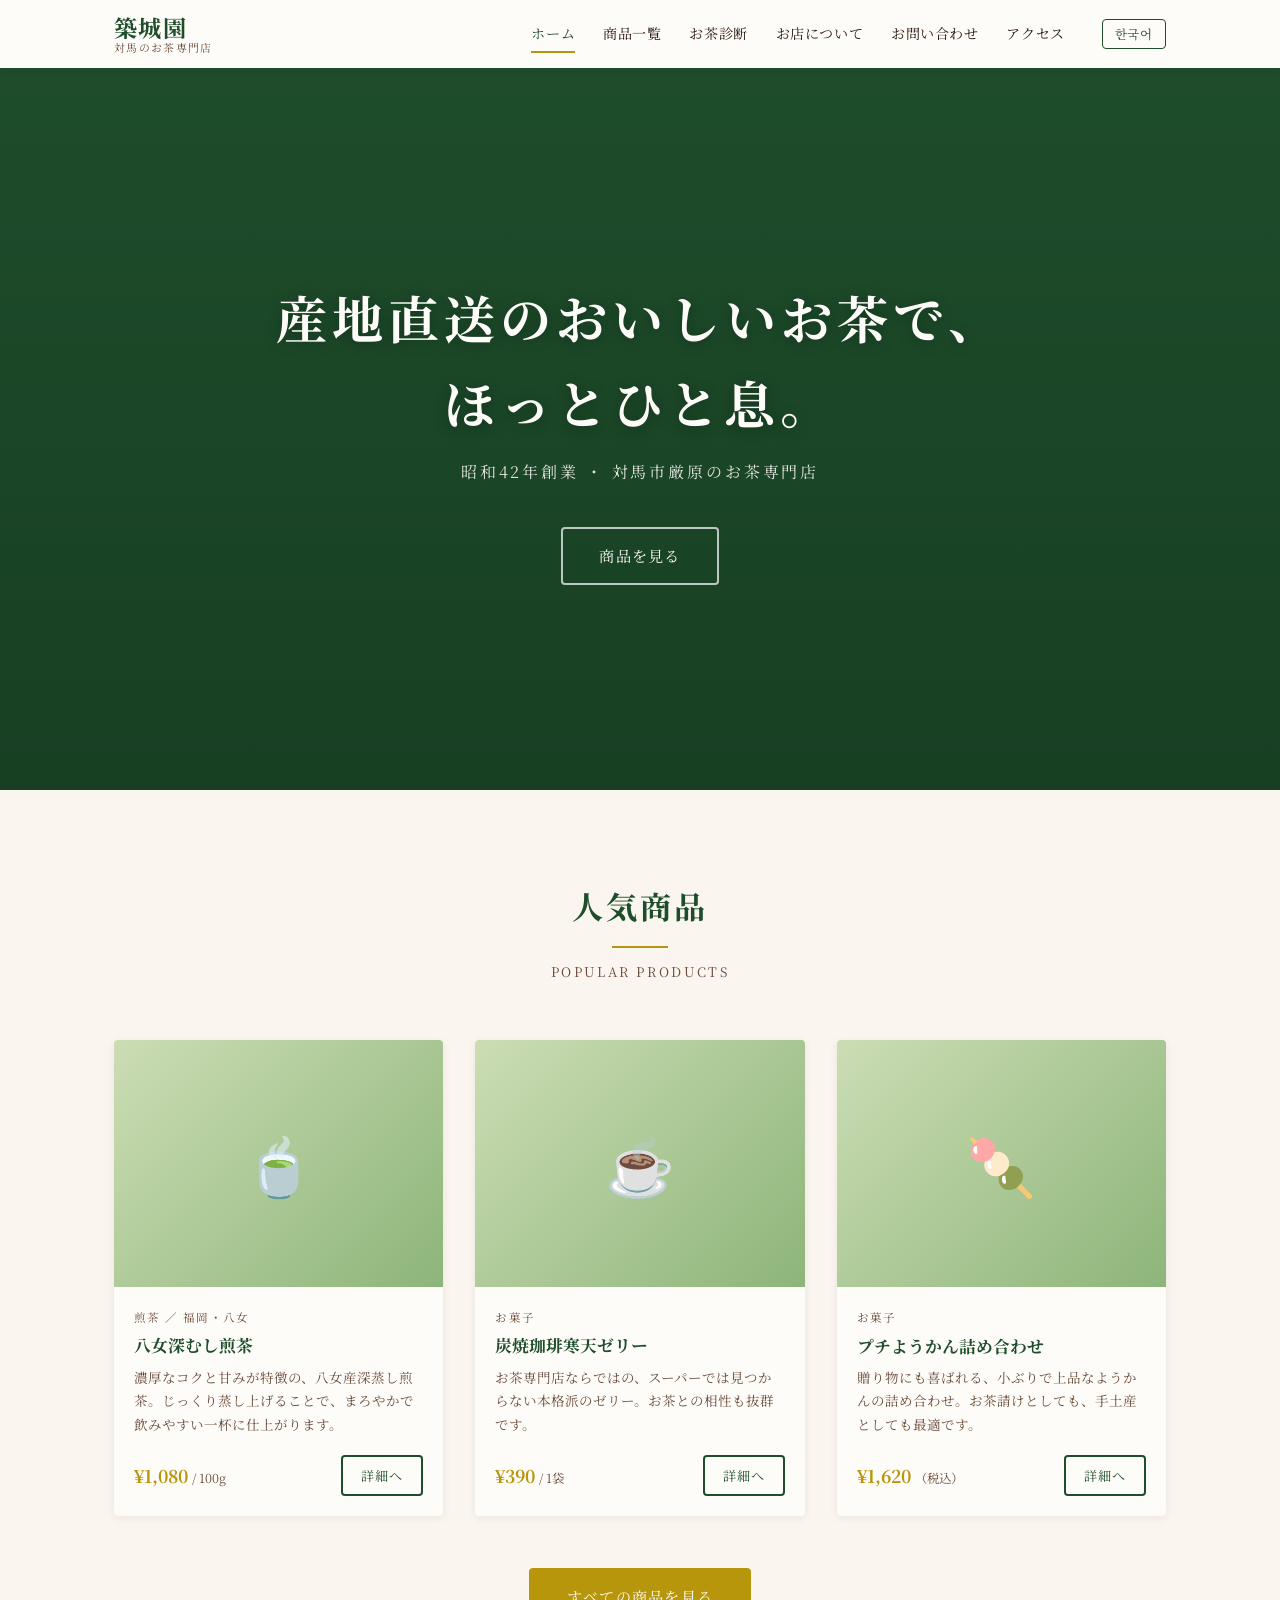
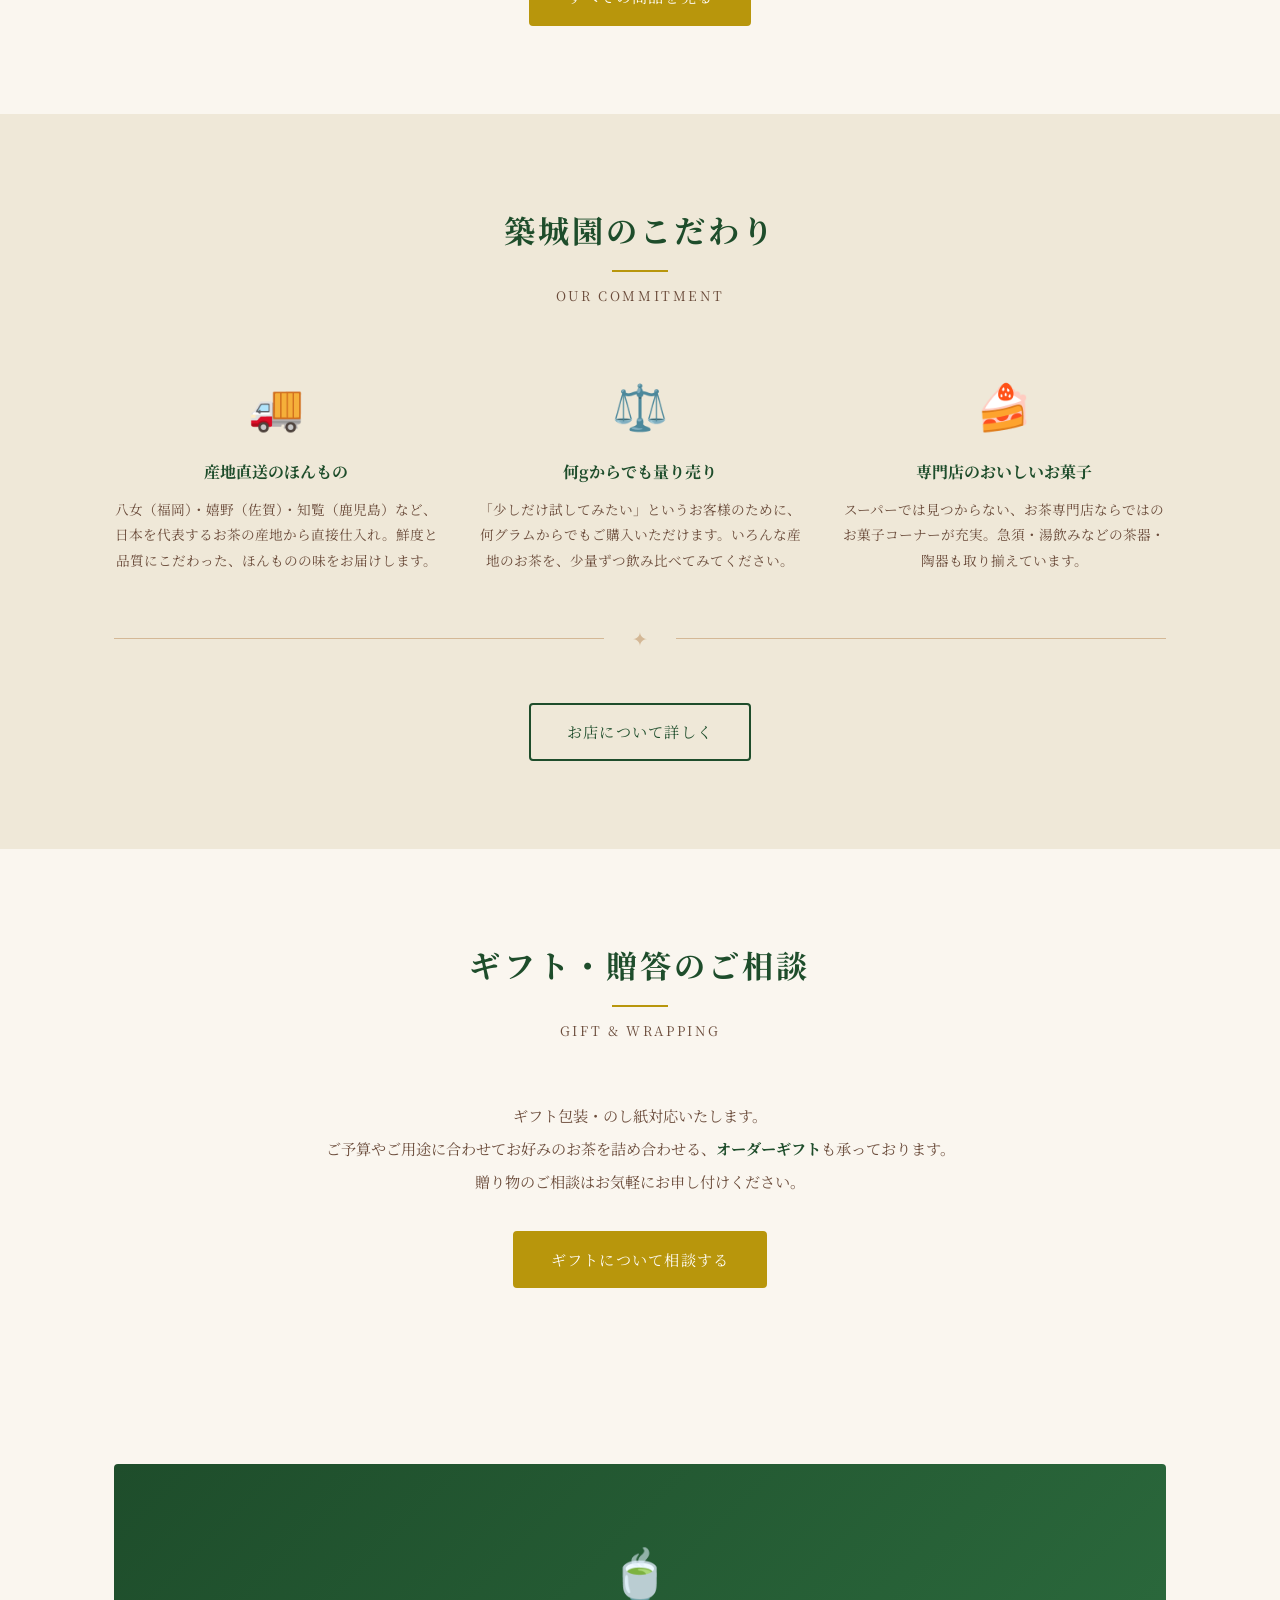
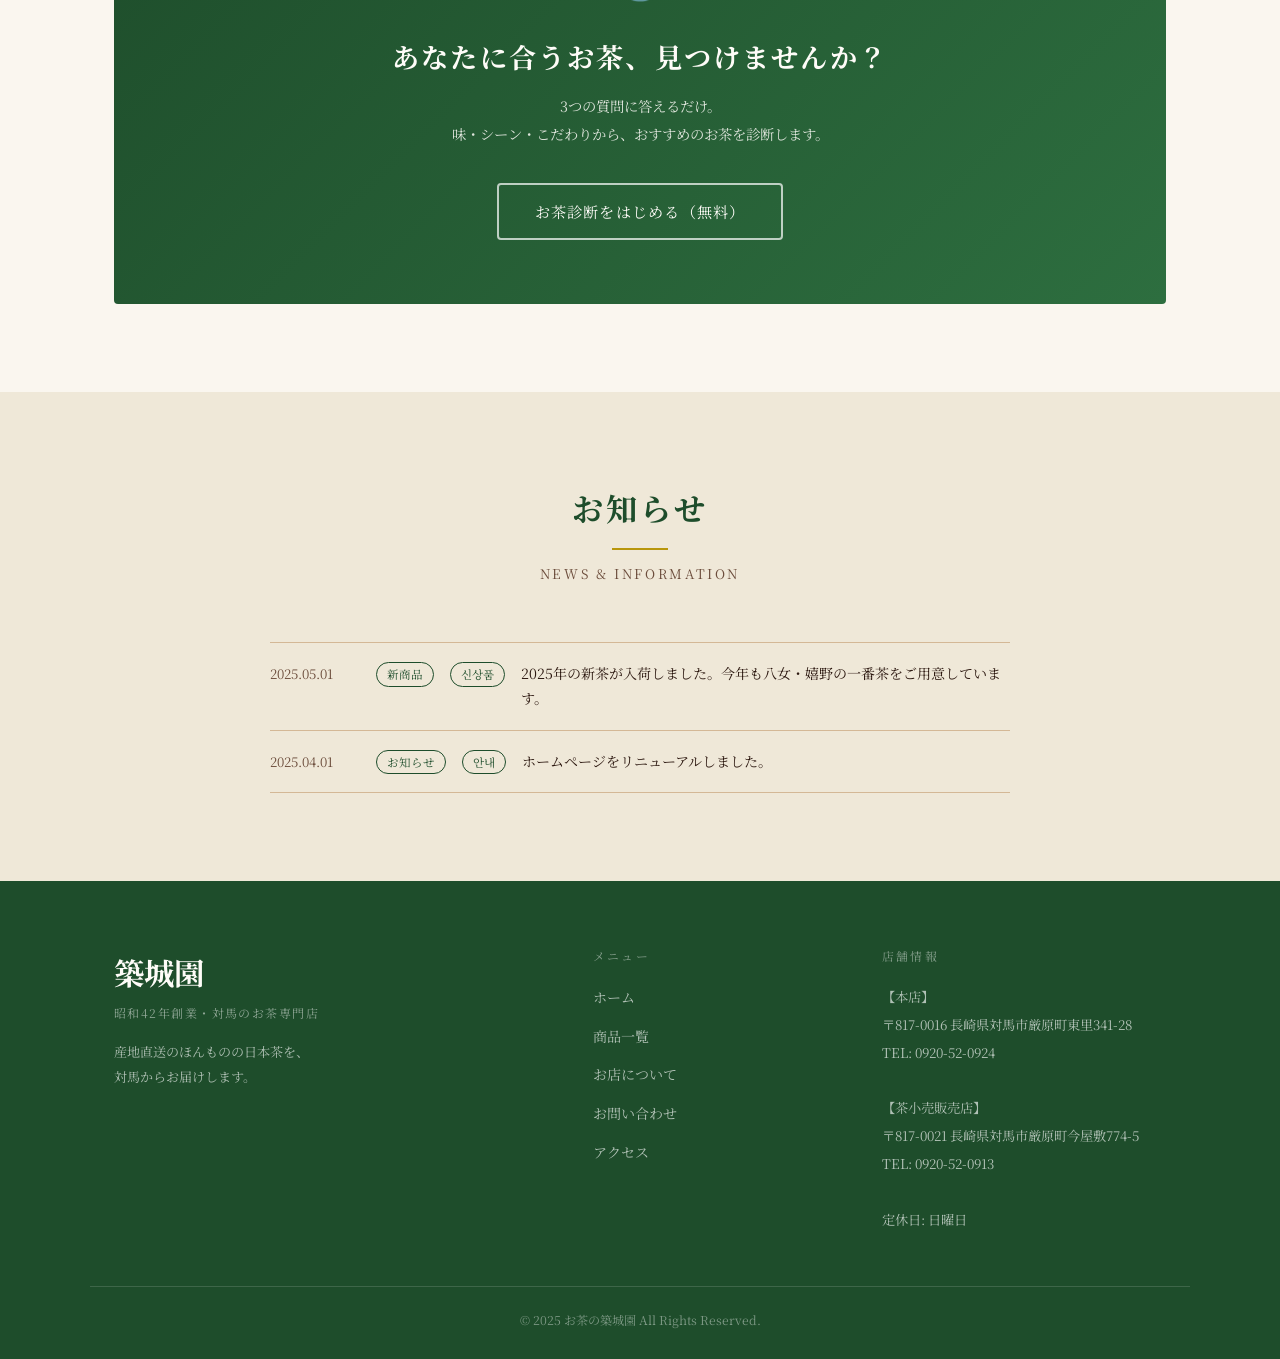
==== index.html @ 29aa5221 "お茶診断機能を追加 3つの質問から好みに合ったお茶をおすすめする診断ページ（diagnosis.html）を新規作成。全ページのナビに「お茶診断」リンクを追加し、トップページに誘導CTAセクションを設" ====
<!DOCTYPE html>
<html lang="ja">
<head>
  <meta charset="UTF-8">
  <meta name="viewport" content="width=device-width, initial-scale=1.0">
  <meta name="description" content="昭和42年創業、対馬・厳原のお茶専門店。八女・嬉野・知覧など産地直送の本物の日本茶、専門店のお菓子・茶器をご用意しています。">
  <meta property="og:title" content="お茶の築城園 | 対馬・厳原のお茶専門店">
  <meta property="og:description" content="昭和42年創業。産地直送の日本茶・何gからでも量り売り・専門店のお菓子。">
  <title>お茶の築城園 | 対馬・厳原のお茶専門店</title>
  <link rel="preconnect" href="https://fonts.googleapis.com">
  <link rel="preconnect" href="https://fonts.gstatic.com" crossorigin>
  <link href="https://fonts.googleapis.com/css2?family=Noto+Serif+JP:wght@400;500;700&family=Noto+Serif+KR:wght@400;500;700&display=swap" rel="stylesheet">
  <link rel="stylesheet" href="css/style.css">
</head>
<body>

<!-- ===== Header ===== -->
<header class="site-header">
  <div class="header-inner">
    <div class="site-logo">
      <a href="index.html">
        <span class="logo-main">築城園</span>
        <span class="logo-sub lang-ja">対馬のお茶専門店</span>
        <span class="logo-sub lang-ko">쓰시마 차 전문점</span>
      </a>
    </div>
    <nav class="site-nav" id="siteNav">
      <ul>
        <li><a href="index.html"><span class="lang-ja">ホーム</span><span class="lang-ko">홈</span></a></li>
        <li><a href="products.html"><span class="lang-ja">商品一覧</span><span class="lang-ko">상품 목록</span></a></li>
        <li><a href="diagnosis.html"><span class="lang-ja">お茶診断</span><span class="lang-ko">차 진단</span></a></li>
        <li><a href="about.html"><span class="lang-ja">お店について</span><span class="lang-ko">가게 소개</span></a></li>
        <li><a href="contact.html"><span class="lang-ja">お問い合わせ</span><span class="lang-ko">문의하기</span></a></li>
        <li><a href="access.html"><span class="lang-ja">アクセス</span><span class="lang-ko">오시는 길</span></a></li>
      </ul>
    </nav>
    <button class="lang-toggle-btn" id="langToggle">한국어</button>
    <button class="menu-toggle-btn" id="menuToggle">☰</button>
  </div>
</header>

<!-- ===== Hero ===== -->
<section class="hero">
  <div class="hero-bg"></div>
  <div class="hero-overlay"></div>
  <div class="hero-content">
    <p class="hero-catch lang-ja">産地直送のおいしいお茶で、<br>ほっとひと息。</p>
    <p class="hero-catch lang-ko">산지 직송의 맛있는 차로,<br>잠깐 쉬어가세요.</p>
    <p class="hero-sub lang-ja">昭和42年創業 ・ 対馬市厳原のお茶専門店</p>
    <p class="hero-sub lang-ko">쇼와 42년(1967년) 창업 ・ 쓰시마시 이즈하라 차 전문점</p>
    <a href="products.html" class="btn btn-white">
      <span class="lang-ja">商品を見る</span>
      <span class="lang-ko">상품 보기</span>
    </a>
  </div>
</section>

<!-- ===== Featured Products ===== -->
<section class="section">
  <div class="container">
    <div class="section-header reveal">
      <h2 class="section-title">
        <span class="lang-ja">人気商品</span>
        <span class="lang-ko">인기 상품</span>
      </h2>
      <p class="section-subtitle">POPULAR PRODUCTS</p>
    </div>
    <div class="products-grid">

      <article class="product-card reveal" data-category="tea">
        <div class="product-card-placeholder">🍵</div>
        <!-- 画像: <img src="images/yame-fukamushi.jpg" alt="八女深むし煎茶" class="product-card-thumb"> -->
        <div class="product-card-body">
          <p class="product-card-cat"><span class="lang-ja">煎茶 ／ 福岡・八女</span><span class="lang-ko">센차 ／ 후쿠오카 야메</span></p>
          <h3 class="product-card-name">
            <span class="lang-ja">八女深むし煎茶</span>
            <span class="lang-ko">야메 후카무시 센차</span>
          </h3>
          <p class="product-card-desc">
            <span class="lang-ja">濃厚なコクと甘みが特徴の、八女産深蒸し煎茶。じっくり蒸し上げることで、まろやかで飲みやすい一杯に仕上がります。</span>
            <span class="lang-ko">진한 풍미와 단맛이 특징인 야메산 후카무시 센차. 오래 쪄서 부드럽고 마시기 편한 한 잔으로 완성됩니다.</span>
          </p>
          <div class="product-card-footer">
            <span class="price">¥1,080 <span class="price-tax">/ 100g</span></span>
            <a href="product-detail.html" class="btn btn-outline btn-sm"><span class="lang-ja">詳細へ</span><span class="lang-ko">자세히</span></a>
          </div>
        </div>
      </article>

      <article class="product-card reveal" data-category="sweets">
        <div class="product-card-placeholder">☕</div>
        <!-- 画像: <img src="images/coffee-jelly.jpg" alt="炭焼珈琲寒天ゼリー" class="product-card-thumb"> -->
        <div class="product-card-body">
          <p class="product-card-cat"><span class="lang-ja">お菓子</span><span class="lang-ko">과자</span></p>
          <h3 class="product-card-name">
            <span class="lang-ja">炭焼珈琲寒天ゼリー</span>
            <span class="lang-ko">숯불 커피 한천 젤리</span>
          </h3>
          <p class="product-card-desc">
            <span class="lang-ja">お茶専門店ならではの、スーパーでは見つからない本格派のゼリー。お茶との相性も抜群です。</span>
            <span class="lang-ko">차 전문점만의, 슈퍼마켓에서는 찾을 수 없는 본격 젤리. 차와의 궁합도 최고입니다.</span>
          </p>
          <div class="product-card-footer">
            <span class="price">¥390 <span class="price-tax">/ 1袋</span></span>
            <a href="products.html" class="btn btn-outline btn-sm"><span class="lang-ja">詳細へ</span><span class="lang-ko">자세히</span></a>
          </div>
        </div>
      </article>

      <article class="product-card reveal" data-category="sweets">
        <div class="product-card-placeholder">🍡</div>
        <!-- 画像: <img src="images/yokan.jpg" alt="プチようかん詰め合わせ" class="product-card-thumb"> -->
        <div class="product-card-body">
          <p class="product-card-cat"><span class="lang-ja">お菓子</span><span class="lang-ko">과자</span></p>
          <h3 class="product-card-name">
            <span class="lang-ja">プチようかん詰め合わせ</span>
            <span class="lang-ko">미니 양갱 모둠</span>
          </h3>
          <p class="product-card-desc">
            <span class="lang-ja">贈り物にも喜ばれる、小ぶりで上品なようかんの詰め合わせ。お茶請けとしても、手土産としても最適です。</span>
            <span class="lang-ko">선물로도 인기 있는, 아담하고 품격 있는 양갱 모둠. 차 과자로도, 답례품으로도 최적입니다.</span>
          </p>
          <div class="product-card-footer">
            <span class="price">¥1,620 <span class="price-tax lang-ja">（税込）</span><span class="price-tax lang-ko">（세금포함）</span></span>
            <a href="products.html" class="btn btn-outline btn-sm"><span class="lang-ja">詳細へ</span><span class="lang-ko">자세히</span></a>
          </div>
        </div>
      </article>

    </div>
    <div style="text-align:center; margin-top:52px;" class="reveal">
      <a href="products.html" class="btn btn-primary">
        <span class="lang-ja">すべての商品を見る</span>
        <span class="lang-ko">모든 상품 보기</span>
      </a>
    </div>
  </div>
</section>

<!-- ===== Commitment ===== -->
<section class="section section-alt">
  <div class="container">
    <div class="section-header reveal">
      <h2 class="section-title">
        <span class="lang-ja">築城園のこだわり</span>
        <span class="lang-ko">치쿠죠엔의 고집</span>
      </h2>
      <p class="section-subtitle">OUR COMMITMENT</p>
    </div>
    <div class="commitment-grid">
      <div class="commitment-item reveal">
        <div class="commitment-icon">🚚</div>
        <h3 class="commitment-title">
          <span class="lang-ja">産地直送のほんもの</span>
          <span class="lang-ko">산지 직송의 진짜</span>
        </h3>
        <p class="commitment-text">
          <span class="lang-ja">八女（福岡）・嬉野（佐賀）・知覧（鹿児島）など、日本を代表するお茶の産地から直接仕入れ。鮮度と品質にこだわった、ほんものの味をお届けします。</span>
          <span class="lang-ko">야메（후쿠오카）・우레시노（사가）・치란（가고시마）등, 일본을 대표하는 차 산지에서 직접 매입. 신선도와 품질에 고집한 진짜 맛을 전합니다.</span>
        </p>
      </div>
      <div class="commitment-item reveal">
        <div class="commitment-icon">⚖️</div>
        <h3 class="commitment-title">
          <span class="lang-ja">何gからでも量り売り</span>
          <span class="lang-ko">원하는 만큼 무게 판매</span>
        </h3>
        <p class="commitment-text">
          <span class="lang-ja">「少しだけ試してみたい」というお客様のために、何グラムからでもご購入いただけます。いろんな産地のお茶を、少量ずつ飲み比べてみてください。</span>
          <span class="lang-ko">'조금만 먹어보고 싶다'는 손님을 위해 몇 그램이든 구매하실 수 있습니다. 여러 산지의 차를 조금씩 비교해 보세요.</span>
        </p>
      </div>
      <div class="commitment-item reveal">
        <div class="commitment-icon">🍰</div>
        <h3 class="commitment-title">
          <span class="lang-ja">専門店のおいしいお菓子</span>
          <span class="lang-ko">전문점의 맛있는 과자</span>
        </h3>
        <p class="commitment-text">
          <span class="lang-ja">スーパーでは見つからない、お茶専門店ならではのお菓子コーナーが充実。急須・湯飲みなどの茶器・陶器も取り揃えています。</span>
          <span class="lang-ko">슈퍼마켓에서는 찾을 수 없는, 차 전문점만의 과자 코너가 풍성합니다. 다관·찻잔 등 다기·도자기도 갖추고 있습니다.</span>
        </p>
      </div>
    </div>
    <div class="ornament reveal">✦</div>
    <div style="text-align:center;" class="reveal">
      <a href="about.html" class="btn btn-outline">
        <span class="lang-ja">お店について詳しく</span>
        <span class="lang-ko">가게 소개 자세히 보기</span>
      </a>
    </div>
  </div>
</section>

<!-- ===== Gift / Hakarime ===== -->
<section class="section">
  <div class="container">
    <div class="section-header reveal">
      <h2 class="section-title">
        <span class="lang-ja">ギフト・贈答のご相談</span>
        <span class="lang-ko">선물・답례품 상담</span>
      </h2>
      <p class="section-subtitle">GIFT &amp; WRAPPING</p>
    </div>
    <div style="max-width:720px; margin:0 auto; text-align:center;" class="reveal">
      <p style="font-size:.95rem; line-height:2.2; color:var(--text-muted);">
        <span class="lang-ja">
          ギフト包装・のし紙対応いたします。<br>
          ご予算やご用途に合わせてお好みのお茶を詰め合わせる、<strong style="color:var(--green);">オーダーギフト</strong>も承っております。<br>
          贈り物のご相談はお気軽にお申し付けください。
        </span>
        <span class="lang-ko">
          선물 포장・노시 종이 대응 가능합니다.<br>
          예산이나 용도에 맞게 원하는 차를 담은 <strong style="color:var(--green);">맞춤 선물 세트</strong>도 주문받고 있습니다.<br>
          선물 상담은 편하게 말씀해 주세요.
        </span>
      </p>
      <div style="margin-top:32px;">
        <a href="contact.html" class="btn btn-primary">
          <span class="lang-ja">ギフトについて相談する</span>
          <span class="lang-ko">선물 상담하기</span>
        </a>
      </div>
    </div>
  </div>
</section>

<!-- ===== Diagnosis CTA ===== -->
<section class="section">
  <div class="container">
    <div class="diag-cta-wrap reveal">
      <div class="diag-cta-icon">🍵</div>
      <h2 class="diag-cta-title">
        <span class="lang-ja">あなたに合うお茶、見つけませんか？</span>
        <span class="lang-ko">당신에게 맞는 차를 찾아볼까요?</span>
      </h2>
      <p class="diag-cta-text">
        <span class="lang-ja">3つの質問に答えるだけ。<br>味・シーン・こだわりから、おすすめのお茶を診断します。</span>
        <span class="lang-ko">3가지 질문에 답하기만 하면 됩니다.<br>맛・상황・취향에서 추천하는 차를 진단해 드립니다.</span>
      </p>
      <a href="diagnosis.html" class="btn btn-white">
        <span class="lang-ja">お茶診断をはじめる（無料）</span>
        <span class="lang-ko">차 진단 시작하기（무료）</span>
      </a>
    </div>
  </div>
</section>

<!-- ===== News ===== -->
<section class="section section-alt">
  <div class="container">
    <div class="section-header reveal">
      <h2 class="section-title">
        <span class="lang-ja">お知らせ</span>
        <span class="lang-ko">공지사항</span>
      </h2>
      <p class="section-subtitle">NEWS &amp; INFORMATION</p>
    </div>
    <div class="news-list reveal">
      <div class="news-item">
        <span class="news-date">2025.05.01</span>
        <span class="news-tag lang-ja">新商品</span>
        <span class="news-tag lang-ko">신상품</span>
        <p class="news-text">
          <span class="lang-ja">2025年の新茶が入荷しました。今年も八女・嬉野の一番茶をご用意しています。</span>
          <span class="lang-ko">2025년 햇차가 입고되었습니다. 올해도 야메·우레시노의 첫 번째 찻잎을 준비했습니다.</span>
        </p>
      </div>
      <div class="news-item">
        <span class="news-date">2025.04.01</span>
        <span class="news-tag lang-ja">お知らせ</span>
        <span class="news-tag lang-ko">안내</span>
        <p class="news-text">
          <span class="lang-ja">ホームページをリニューアルしました。</span>
          <span class="lang-ko">홈페이지를 새롭게 단장했습니다.</span>
        </p>
      </div>
    </div>
  </div>
</section>

<!-- ===== Footer ===== -->
<footer class="site-footer">
  <div class="footer-inner">
    <div>
      <p class="footer-logo-main">築城園</p>
      <p class="footer-logo-sub lang-ja">昭和42年創業・対馬のお茶専門店</p>
      <p class="footer-logo-sub lang-ko">쇼와 42년 창업・쓰시마 차 전문점</p>
      <p class="footer-tagline lang-ja">産地直送のほんものの日本茶を、<br>対馬からお届けします。</p>
      <p class="footer-tagline lang-ko">산지 직송의 진짜 일본차를,<br>쓰시마에서 전합니다.</p>
    </div>
    <div>
      <p class="footer-heading lang-ja">メニュー</p>
      <p class="footer-heading lang-ko">메뉴</p>
      <nav class="footer-nav">
        <ul>
          <li><a href="index.html"><span class="lang-ja">ホーム</span><span class="lang-ko">홈</span></a></li>
          <li><a href="products.html"><span class="lang-ja">商品一覧</span><span class="lang-ko">상품 목록</span></a></li>
          <li><a href="about.html"><span class="lang-ja">お店について</span><span class="lang-ko">가게 소개</span></a></li>
          <li><a href="contact.html"><span class="lang-ja">お問い合わせ</span><span class="lang-ko">문의하기</span></a></li>
          <li><a href="access.html"><span class="lang-ja">アクセス</span><span class="lang-ko">오시는 길</span></a></li>
        </ul>
      </nav>
    </div>
    <div>
      <p class="footer-heading lang-ja">店舗情報</p>
      <p class="footer-heading lang-ko">점포 정보</p>
      <p class="footer-info lang-ja">
        【本店】<br>〒817-0016 長崎県対馬市厳原町東里341-28<br>TEL: 0920-52-0924<br><br>
        【茶小売販売店】<br>〒817-0021 長崎県対馬市厳原町今屋敷774-5<br>TEL: 0920-52-0913<br><br>
        定休日: 日曜日
      </p>
      <p class="footer-info lang-ko">
        【본점】<br>〒817-0016 나가사키현 쓰시마시 이즈하라마치 히가시자토 341-28<br>TEL: 0920-52-0924<br><br>
        【차 소매 판매점】<br>〒817-0021 나가사키현 쓰시마시 이즈하라마치 이마야시키 774-5<br>TEL: 0920-52-0913<br><br>
        정기 휴일: 일요일
      </p>
    </div>
  </div>
  <div class="footer-bottom">
    <p>© 2025 お茶の築城園 All Rights Reserved.</p>
  </div>
</footer>

<script src="js/main.js"></script>
</body>
</html>
---- css/style.css ----
@import url('https://fonts.googleapis.com/css2?family=Noto+Serif+JP:wght@400;500;700&family=Noto+Serif+KR:wght@400;500;700&display=swap');

/* ===== Variables ===== */
:root {
  --green:       #1E4D2B;
  --green-light: #738C45;
  --gold:        #B8960C;
  --gold-light:  #D4AF37;
  --bg:          #FAF6EF;
  --bg-dark:     #EFE8D8;
  --text:        #2C1810;
  --text-muted:  #6B4C3B;
  --white:       #FEFCF8;
  --border:      #D4B896;

  --font: 'Noto Serif JP', 'Noto Serif KR', serif;
  --shadow-sm: 0 2px 8px rgba(44,24,16,.08);
  --shadow-md: 0 4px 24px rgba(44,24,16,.13);
  --radius: 4px;
  --ease: .3s ease;
  --container: 1100px;
}

/* ===== Reset ===== */
*, *::before, *::after { box-sizing: border-box; margin: 0; padding: 0; }
html { scroll-behavior: smooth; }
body {
  font-family: var(--font);
  background: var(--bg);
  color: var(--text);
  line-height: 1.8;
  -webkit-font-smoothing: antialiased;
}
img { max-width: 100%; height: auto; display: block; }
a { color: inherit; text-decoration: none; }
ul { list-style: none; }
button { font-family: var(--font); }

/* ===== Language ===== */
.lang-ko { display: none; }
body.ko .lang-ja { display: none; }
body.ko .lang-ko { display: inline; }
.lang-ko.block, .lang-ja.block { display: block; }
body.ko .lang-ja.block { display: none; }
body.ko .lang-ko.block { display: block; }

/* ===== Layout ===== */
.container {
  max-width: var(--container);
  margin: 0 auto;
  padding: 0 24px;
}

/* ===== Header ===== */
.site-header {
  position: sticky;
  top: 0;
  z-index: 100;
  background: var(--white);
  border-bottom: 2px solid var(--green);
  box-shadow: var(--shadow-sm);
}
.header-inner {
  max-width: var(--container);
  margin: 0 auto;
  padding: 0 24px;
  height: 68px;
  display: flex;
  align-items: center;
  gap: 24px;
}
.site-logo a {
  display: flex;
  flex-direction: column;
  line-height: 1.2;
}
.logo-main {
  font-size: 1.45rem;
  font-weight: 700;
  color: var(--green);
  letter-spacing: .06em;
}
.logo-sub {
  font-size: .68rem;
  color: var(--text-muted);
  letter-spacing: .12em;
}
.site-nav { flex: 1; display: flex; justify-content: flex-end; }
.site-nav ul { display: flex; gap: 2px; }
.site-nav a {
  display: block;
  padding: 6px 13px;
  font-size: .88rem;
  letter-spacing: .04em;
  position: relative;
  transition: color var(--ease);
}
.site-nav a::after {
  content: '';
  position: absolute;
  bottom: 0; left: 13px; right: 13px;
  height: 2px;
  background: var(--gold);
  transform: scaleX(0);
  transition: transform var(--ease);
}
.site-nav a:hover,
.site-nav a.active { color: var(--green); }
.site-nav a:hover::after,
.site-nav a.active::after { transform: scaleX(1); }

.lang-toggle-btn {
  flex-shrink: 0;
  border: 1.5px solid var(--green);
  background: transparent;
  color: var(--green);
  padding: 5px 12px;
  font-size: .78rem;
  letter-spacing: .06em;
  border-radius: var(--radius);
  cursor: pointer;
  transition: all var(--ease);
}
.lang-toggle-btn:hover { background: var(--green); color: var(--white); }
.menu-toggle-btn {
  display: none;
  background: transparent;
  border: none;
  font-size: 1.4rem;
  cursor: pointer;
  color: var(--green);
}

/* ===== Buttons ===== */
.btn {
  display: inline-block;
  padding: 13px 36px;
  font-family: var(--font);
  font-size: .95rem;
  letter-spacing: .08em;
  border-radius: var(--radius);
  cursor: pointer;
  transition: all var(--ease);
  text-align: center;
  border: 2px solid transparent;
}
.btn-sm { padding: 7px 18px; font-size: .82rem; }
.btn-primary { background: var(--gold); color: var(--white); border-color: var(--gold); }
.btn-primary:hover { background: transparent; color: var(--gold); }
.btn-outline { background: transparent; color: var(--green); border-color: var(--green); }
.btn-outline:hover { background: var(--green); color: var(--white); }
.btn-white { background: transparent; color: var(--white); border-color: rgba(255,255,255,.7); }
.btn-white:hover { background: rgba(255,255,255,.15); border-color: var(--white); }

/* ===== Hero ===== */
.hero {
  position: relative;
  height: 80vh;
  min-height: 520px;
  display: flex;
  align-items: center;
  justify-content: center;
  overflow: hidden;
  background: var(--green);
}
.hero-bg {
  position: absolute;
  inset: 0;
  background-image: url('../images/hero.jpg');
  background-size: cover;
  background-position: center;
}
.hero-overlay {
  position: absolute;
  inset: 0;
  background: linear-gradient(to bottom, rgba(30,77,43,.55), rgba(20,55,30,.65));
}
.hero-content {
  position: relative;
  z-index: 1;
  text-align: center;
  color: var(--white);
  padding: 0 24px;
}
.hero-catch {
  font-size: clamp(1.9rem, 4.5vw, 3.2rem);
  font-weight: 700;
  line-height: 1.65;
  letter-spacing: .1em;
  margin-bottom: 14px;
  text-shadow: 0 2px 14px rgba(0,0,0,.3);
}
.hero-sub {
  font-size: clamp(.85rem, 1.8vw, 1rem);
  opacity: .88;
  letter-spacing: .18em;
  margin-bottom: 40px;
}

/* ===== Section Common ===== */
.section { padding: 88px 0; }
.section-alt { background: var(--bg-dark); }
.section-header { text-align: center; margin-bottom: 56px; }
.section-title {
  font-size: clamp(1.35rem, 2.8vw, 1.95rem);
  font-weight: 700;
  color: var(--green);
  letter-spacing: .1em;
  display: inline-block;
}
.section-title::after {
  content: '';
  display: block;
  width: 56px;
  height: 2px;
  background: var(--gold);
  margin: 12px auto 0;
}
.section-subtitle {
  font-size: .82rem;
  color: var(--text-muted);
  letter-spacing: .2em;
  margin-top: 12px;
}

/* ===== Product Cards ===== */
.products-grid {
  display: grid;
  grid-template-columns: repeat(auto-fill, minmax(290px, 1fr));
  gap: 32px;
}
.product-card {
  background: var(--white);
  border-radius: var(--radius);
  overflow: hidden;
  box-shadow: var(--shadow-sm);
  transition: transform var(--ease), box-shadow var(--ease);
}
.product-card:hover { transform: translateY(-5px); box-shadow: var(--shadow-md); }
.product-card-thumb {
  width: 100%;
  aspect-ratio: 4/3;
  object-fit: cover;
}
.product-card-placeholder {
  width: 100%;
  aspect-ratio: 4/3;
  display: flex;
  align-items: center;
  justify-content: center;
  font-size: 3.5rem;
  background: linear-gradient(135deg, #ccddb4 0%, #8db57a 100%);
}
.product-card-body { padding: 20px; }
.product-card-cat {
  font-size: .72rem;
  color: var(--text-muted);
  letter-spacing: .12em;
  margin-bottom: 6px;
}
.product-card-name {
  font-size: 1.05rem;
  font-weight: 700;
  color: var(--green);
  margin-bottom: 8px;
  line-height: 1.45;
}
.product-card-desc {
  font-size: .845rem;
  color: var(--text-muted);
  line-height: 1.75;
  margin-bottom: 18px;
}
.product-card-footer {
  display: flex;
  align-items: center;
  justify-content: space-between;
}
.price {
  font-size: 1.1rem;
  font-weight: 700;
  color: var(--gold);
}
.price-tax { font-size: .78rem; color: var(--text-muted); font-weight: 400; }

/* ===== Commitment ===== */
.commitment-grid {
  display: grid;
  grid-template-columns: repeat(3, 1fr);
  gap: 40px;
}
.commitment-item { text-align: center; }
.commitment-icon { font-size: 2.8rem; margin-bottom: 14px; }
.commitment-title {
  font-size: 1rem;
  font-weight: 700;
  color: var(--green);
  margin-bottom: 10px;
}
.commitment-text { font-size: .855rem; color: var(--text-muted); line-height: 1.85; }

/* ===== News ===== */
.news-list { max-width: 740px; margin: 0 auto; }
.news-item {
  display: flex;
  gap: 16px;
  align-items: baseline;
  flex-wrap: wrap;
  padding: 18px 0;
  border-bottom: 1px solid var(--border);
}
.news-item:first-child { border-top: 1px solid var(--border); }
.news-date { flex-shrink: 0; font-size: .82rem; color: var(--text-muted); width: 90px; }
.news-tag {
  flex-shrink: 0;
  display: inline-block;
  padding: 1px 10px;
  font-size: .72rem;
  border: 1px solid var(--green);
  color: var(--green);
  border-radius: 20px;
}
.news-text { font-size: .88rem; flex: 1; min-width: 200px; }

/* ===== Page Hero ===== */
.page-hero {
  background: var(--green);
  padding: 56px 0;
  text-align: center;
  color: var(--white);
}
.page-hero-title {
  font-size: clamp(1.7rem, 3.5vw, 2.4rem);
  font-weight: 700;
  letter-spacing: .1em;
  margin-bottom: 6px;
}
.page-hero-sub { font-size: .8rem; opacity: .65; letter-spacing: .2em; }

/* ===== Breadcrumb ===== */
.breadcrumb { padding: 14px 0; font-size: .78rem; color: var(--text-muted); }
.breadcrumb a { transition: color var(--ease); }
.breadcrumb a:hover { color: var(--green); }
.breadcrumb span { margin: 0 7px; opacity: .4; }

/* ===== Category Filter ===== */
.category-filter { display: flex; gap: 10px; justify-content: center; flex-wrap: wrap; margin-bottom: 48px; }
.filter-btn {
  padding: 7px 22px;
  border: 1.5px solid var(--green);
  background: transparent;
  color: var(--green);
  font-size: .88rem;
  border-radius: 30px;
  cursor: pointer;
  transition: all var(--ease);
  letter-spacing: .04em;
}
.filter-btn:hover, .filter-btn.active { background: var(--green); color: var(--white); }

/* ===== Product Detail ===== */
.product-detail-grid {
  display: grid;
  grid-template-columns: 1fr 1fr;
  gap: 64px;
  align-items: start;
}
.product-gallery-main {
  width: 100%;
  aspect-ratio: 1;
  object-fit: cover;
  border-radius: var(--radius);
  background: var(--bg-dark);
}
.product-gallery-main-placeholder {
  width: 100%;
  aspect-ratio: 1;
  display: flex;
  align-items: center;
  justify-content: center;
  font-size: 6rem;
  border-radius: var(--radius);
  background: linear-gradient(135deg, #ccddb4, #8db57a);
}
.thumbnails { display: flex; gap: 10px; margin-top: 12px; }
.thumb {
  width: 72px;
  height: 72px;
  object-fit: cover;
  border-radius: var(--radius);
  border: 2px solid transparent;
  cursor: pointer;
  background: var(--bg-dark);
  transition: border-color var(--ease);
}
.thumb.active { border-color: var(--gold); }

.detail-cat { font-size: .76rem; color: var(--text-muted); letter-spacing: .15em; margin-bottom: 8px; }
.detail-name {
  font-size: clamp(1.45rem, 3vw, 2rem);
  font-weight: 700;
  color: var(--green);
  line-height: 1.4;
  margin-bottom: 6px;
}
.detail-price {
  font-size: 1.6rem;
  font-weight: 700;
  color: var(--gold);
  margin-bottom: 28px;
}
.detail-price .tax { font-size: .82rem; color: var(--text-muted); font-weight: 400; }

.detail-specs {
  background: var(--bg-dark);
  border-radius: var(--radius);
  padding: 18px 20px;
  margin-bottom: 24px;
}
.spec-row {
  display: flex;
  gap: 14px;
  padding: 8px 0;
  border-bottom: 1px solid var(--border);
  font-size: .875rem;
}
.spec-row:last-child { border-bottom: none; }
.spec-label { flex-shrink: 0; width: 72px; color: var(--text-muted); }

.desc-block { margin-bottom: 22px; }
.desc-heading {
  font-size: .92rem;
  font-weight: 700;
  color: var(--green);
  padding-left: 10px;
  border-left: 3px solid var(--gold);
  margin-bottom: 8px;
}
.desc-text { font-size: .855rem; color: var(--text-muted); line-height: 1.9; }

.detail-cta { display: flex; gap: 12px; flex-wrap: wrap; margin-top: 32px; }

/* ===== About ===== */
.about-block {
  display: grid;
  grid-template-columns: 1fr 1fr;
  gap: 64px;
  align-items: center;
  margin-bottom: 80px;
}
.about-block.reverse { direction: rtl; }
.about-block.reverse > * { direction: ltr; }
.about-img {
  width: 100%;
  aspect-ratio: 4/3;
  object-fit: cover;
  border-radius: var(--radius);
  background: var(--bg-dark);
}
.about-placeholder {
  width: 100%;
  aspect-ratio: 4/3;
  display: flex;
  align-items: center;
  justify-content: center;
  font-size: 5rem;
  border-radius: var(--radius);
  background: linear-gradient(135deg, #a8c890, #4a7c3f);
}
.about-eyebrow { font-size: .72rem; letter-spacing: .22em; color: var(--gold); text-transform: uppercase; margin-bottom: 10px; }
.about-title { font-size: clamp(1.25rem, 2.5vw, 1.7rem); font-weight: 700; color: var(--green); margin-bottom: 18px; line-height: 1.5; }
.about-text { font-size: .875rem; color: var(--text-muted); line-height: 2; }

/* ===== Contact ===== */
.contact-wrap { max-width: 640px; margin: 0 auto; text-align: center; }
.contact-box {
  background: var(--bg-dark);
  border-radius: var(--radius);
  padding: 44px;
  margin-bottom: 28px;
}
.contact-row { margin-bottom: 24px; }
.contact-label { font-size: .76rem; letter-spacing: .18em; color: var(--text-muted); margin-bottom: 5px; }
.contact-value { font-size: 1.08rem; color: var(--green); }
.contact-value a { transition: opacity var(--ease); }
.contact-value a:hover { opacity: .7; }
.contact-note { font-size: .845rem; color: var(--text-muted); line-height: 2; }

/* ===== Access ===== */
.access-grid { display: grid; grid-template-columns: 1fr 1.6fr; gap: 52px; align-items: start; }
.access-info { font-size: .9rem; }
.access-info dt {
  font-size: .74rem;
  letter-spacing: .14em;
  color: var(--text-muted);
  margin-top: 22px;
  margin-bottom: 4px;
}
.access-info dt:first-child { margin-top: 0; }
.access-info dd { color: var(--text); line-height: 1.8; }
.map-wrap {
  border-radius: var(--radius);
  overflow: hidden;
  box-shadow: var(--shadow-md);
}
.map-wrap iframe { display: block; width: 100%; height: 400px; border: none; }

/* ===== Footer ===== */
.site-footer { background: var(--green); color: rgba(255,255,255,.84); padding: 64px 0 28px; }
.footer-inner {
  max-width: var(--container);
  margin: 0 auto;
  padding: 0 24px;
  display: grid;
  grid-template-columns: 1.8fr 1fr 1.2fr;
  gap: 52px;
  padding-bottom: 52px;
  border-bottom: 1px solid rgba(255,255,255,.14);
}
.footer-logo-main { font-size: 1.9rem; font-weight: 700; color: var(--white); margin-bottom: 2px; }
.footer-logo-sub { font-size: .75rem; opacity: .6; letter-spacing: .12em; }
.footer-tagline { font-size: .82rem; margin-top: 16px; opacity: .76; line-height: 1.9; }
.footer-heading { font-size: .74rem; letter-spacing: .2em; opacity: .55; margin-bottom: 16px; text-transform: uppercase; }
.footer-nav ul { display: flex; flex-direction: column; gap: 10px; }
.footer-nav a { font-size: .88rem; opacity: .78; transition: opacity var(--ease); }
.footer-nav a:hover { opacity: 1; }
.footer-info { font-size: .83rem; line-height: 2.1; opacity: .78; }
.footer-bottom { max-width: var(--container); margin: 0 auto; padding: 22px 24px 0; text-align: center; font-size: .76rem; opacity: .5; }

/* ===== Decorative divider ===== */
.ornament {
  text-align: center;
  color: var(--border);
  font-size: 1.2rem;
  margin: 48px 0;
  position: relative;
}
.ornament::before, .ornament::after {
  content: '';
  position: absolute;
  top: 50%;
  width: calc(50% - 36px);
  height: 1px;
  background: var(--border);
}
.ornament::before { left: 0; }
.ornament::after { right: 0; }

/* ===== Responsive ===== */
@media (max-width: 900px) {
  .product-detail-grid,
  .about-block,
  .about-block.reverse { grid-template-columns: 1fr; direction: ltr; }
  .access-grid { grid-template-columns: 1fr; }
  .footer-inner { grid-template-columns: 1fr 1fr; }
  .commitment-grid { grid-template-columns: 1fr 1fr; }
}
@media (max-width: 680px) {
  .site-nav {
    display: none;
    position: absolute;
    top: 68px; left: 0; right: 0;
    background: var(--white);
    border-bottom: 2px solid var(--green);
    padding: 12px 0;
    box-shadow: var(--shadow-md);
  }
  .site-nav.open { display: block; }
  .site-nav ul { flex-direction: column; padding: 0 20px; }
  .site-nav a { padding: 11px 0; border-bottom: 1px solid var(--border); }
  .site-nav a::after { display: none; }
  .menu-toggle-btn { display: block; }
  .footer-inner { grid-template-columns: 1fr; gap: 32px; }
  .products-grid { grid-template-columns: repeat(2, 1fr); gap: 20px; }
  .section { padding: 64px 0; }
}
@media (max-width: 480px) {
  .products-grid { grid-template-columns: 1fr; }
  .commitment-grid { grid-template-columns: 1fr; }
  .contact-box { padding: 28px 20px; }
}

/* ===== Tea Diagnosis ===== */
.diag-wrap {
  max-width: 640px;
  margin: 0 auto;
}
.diag-panel { display: none; }
.diag-panel-active {
  display: block;
  animation: diagFadeIn .4s ease;
}
@keyframes diagFadeIn {
  from { opacity: 0; transform: translateY(16px); }
  to   { opacity: 1; transform: translateY(0); }
}

.diag-intro-icon { font-size: 4rem; text-align: center; margin-bottom: 24px; }
.diag-intro-lead {
  font-size: 1.05rem;
  text-align: center;
  line-height: 2;
  margin-bottom: 10px;
}
.diag-intro-note {
  font-size: .82rem;
  text-align: center;
  color: var(--text-muted);
  letter-spacing: .1em;
  margin-bottom: 40px;
}
.diag-start-btn { display: block; margin: 0 auto; min-width: 200px; }

.diag-progress-wrap {
  height: 4px;
  background: var(--bg-dark);
  border-radius: 2px;
  overflow: hidden;
  margin-bottom: 28px;
}
.diag-progress-bar {
  height: 100%;
  width: 0%;
  background: var(--gold);
  border-radius: 2px;
  transition: width .5s ease;
}
.diag-step-label {
  font-size: .78rem;
  color: var(--text-muted);
  letter-spacing: .12em;
  text-align: center;
  margin-bottom: 18px;
}
.diag-question {
  font-size: clamp(1.1rem, 2.5vw, 1.45rem);
  font-weight: 700;
  color: var(--green);
  text-align: center;
  margin-bottom: 40px;
  line-height: 1.65;
}
.diag-answers {
  display: grid;
  grid-template-columns: 1fr 1fr;
  gap: 16px;
}
.diag-answer-btn {
  background: var(--white);
  border: 2px solid var(--border);
  border-radius: var(--radius);
  padding: 22px 14px;
  cursor: pointer;
  transition: all var(--ease);
  text-align: center;
  font-family: var(--font);
  display: flex;
  flex-direction: column;
  align-items: center;
  gap: 10px;
}
.diag-answer-btn:hover {
  border-color: var(--green);
  background: #f0f7ea;
  transform: translateY(-3px);
  box-shadow: var(--shadow-sm);
}
.diag-answer-icon { font-size: 1.8rem; }
.diag-answer-text { font-size: .88rem; color: var(--text); line-height: 1.5; }

.diag-result-label {
  font-size: .78rem;
  letter-spacing: .2em;
  color: var(--text-muted);
  text-align: center;
  margin-bottom: 20px;
  text-transform: uppercase;
}
.diag-result-card {
  background: var(--white);
  border-radius: var(--radius);
  box-shadow: var(--shadow-md);
  padding: 48px 40px;
  text-align: center;
  border-top: 4px solid var(--gold);
}
.diag-result-icon { font-size: 4rem; margin-bottom: 20px; }
.diag-result-tag {
  display: inline-block;
  padding: 4px 16px;
  border: 1.5px solid var(--gold);
  color: var(--gold);
  border-radius: 20px;
  font-size: .78rem;
  letter-spacing: .1em;
  margin-bottom: 16px;
}
.diag-result-name {
  font-size: clamp(1.4rem, 3vw, 2rem);
  font-weight: 700;
  color: var(--green);
  margin-bottom: 6px;
}
.diag-result-origin {
  font-size: .78rem;
  color: var(--text-muted);
  letter-spacing: .14em;
  margin-bottom: 24px;
}
.diag-result-desc {
  font-size: .875rem;
  color: var(--text-muted);
  line-height: 2;
  margin-bottom: 32px;
  text-align: left;
}
.diag-result-actions {
  display: flex;
  gap: 12px;
  justify-content: center;
  flex-wrap: wrap;
}

/* Diagnosis CTA on index */
.diag-cta-wrap {
  background: linear-gradient(135deg, var(--green) 0%, #2d6e3f 100%);
  border-radius: var(--radius);
  padding: 64px 40px;
  text-align: center;
  color: var(--white);
}
.diag-cta-icon { font-size: 3rem; margin-bottom: 20px; }
.diag-cta-title {
  font-size: clamp(1.2rem, 2.5vw, 1.7rem);
  font-weight: 700;
  letter-spacing: .08em;
  margin-bottom: 14px;
  line-height: 1.6;
}
.diag-cta-text {
  font-size: .9rem;
  opacity: .85;
  line-height: 1.9;
  margin-bottom: 36px;
}

@media (max-width: 480px) {
  .diag-answers { grid-template-columns: 1fr; }
  .diag-result-card { padding: 32px 20px; }
  .diag-cta-wrap { padding: 44px 24px; }
}
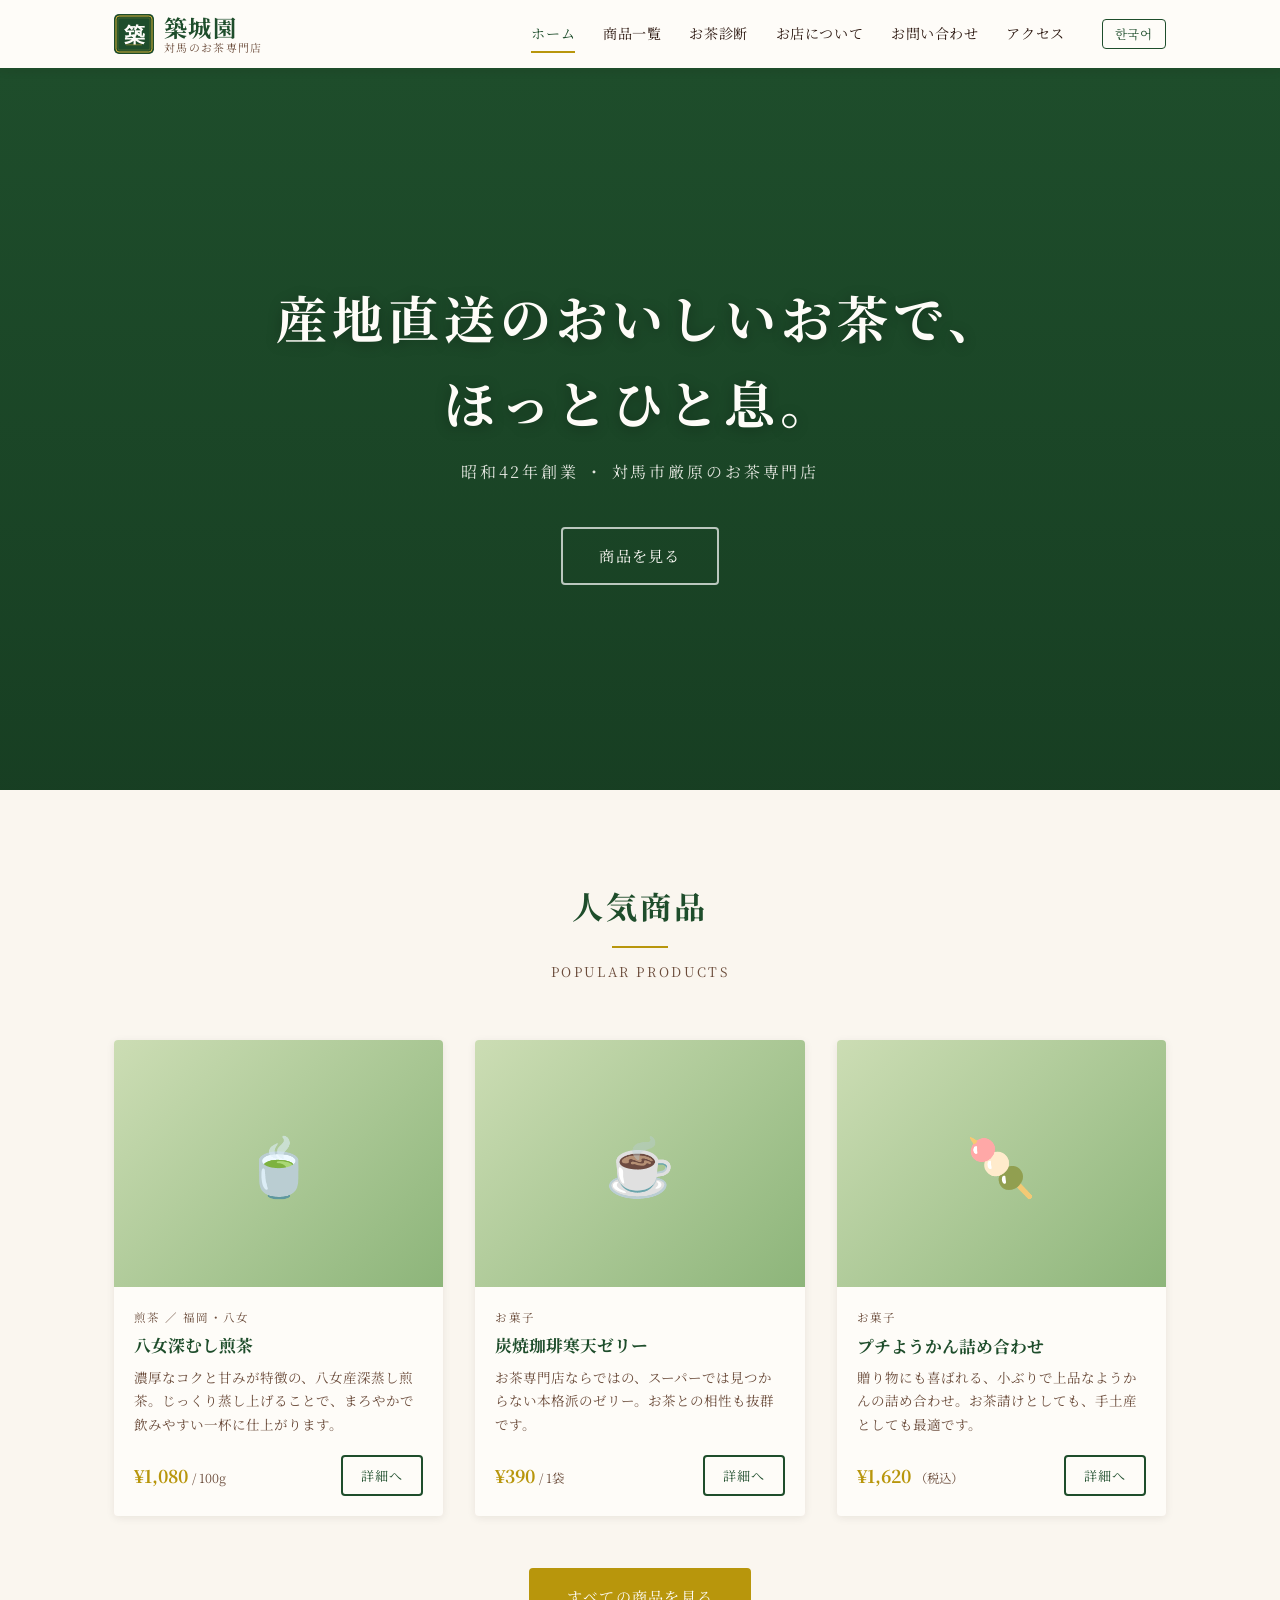
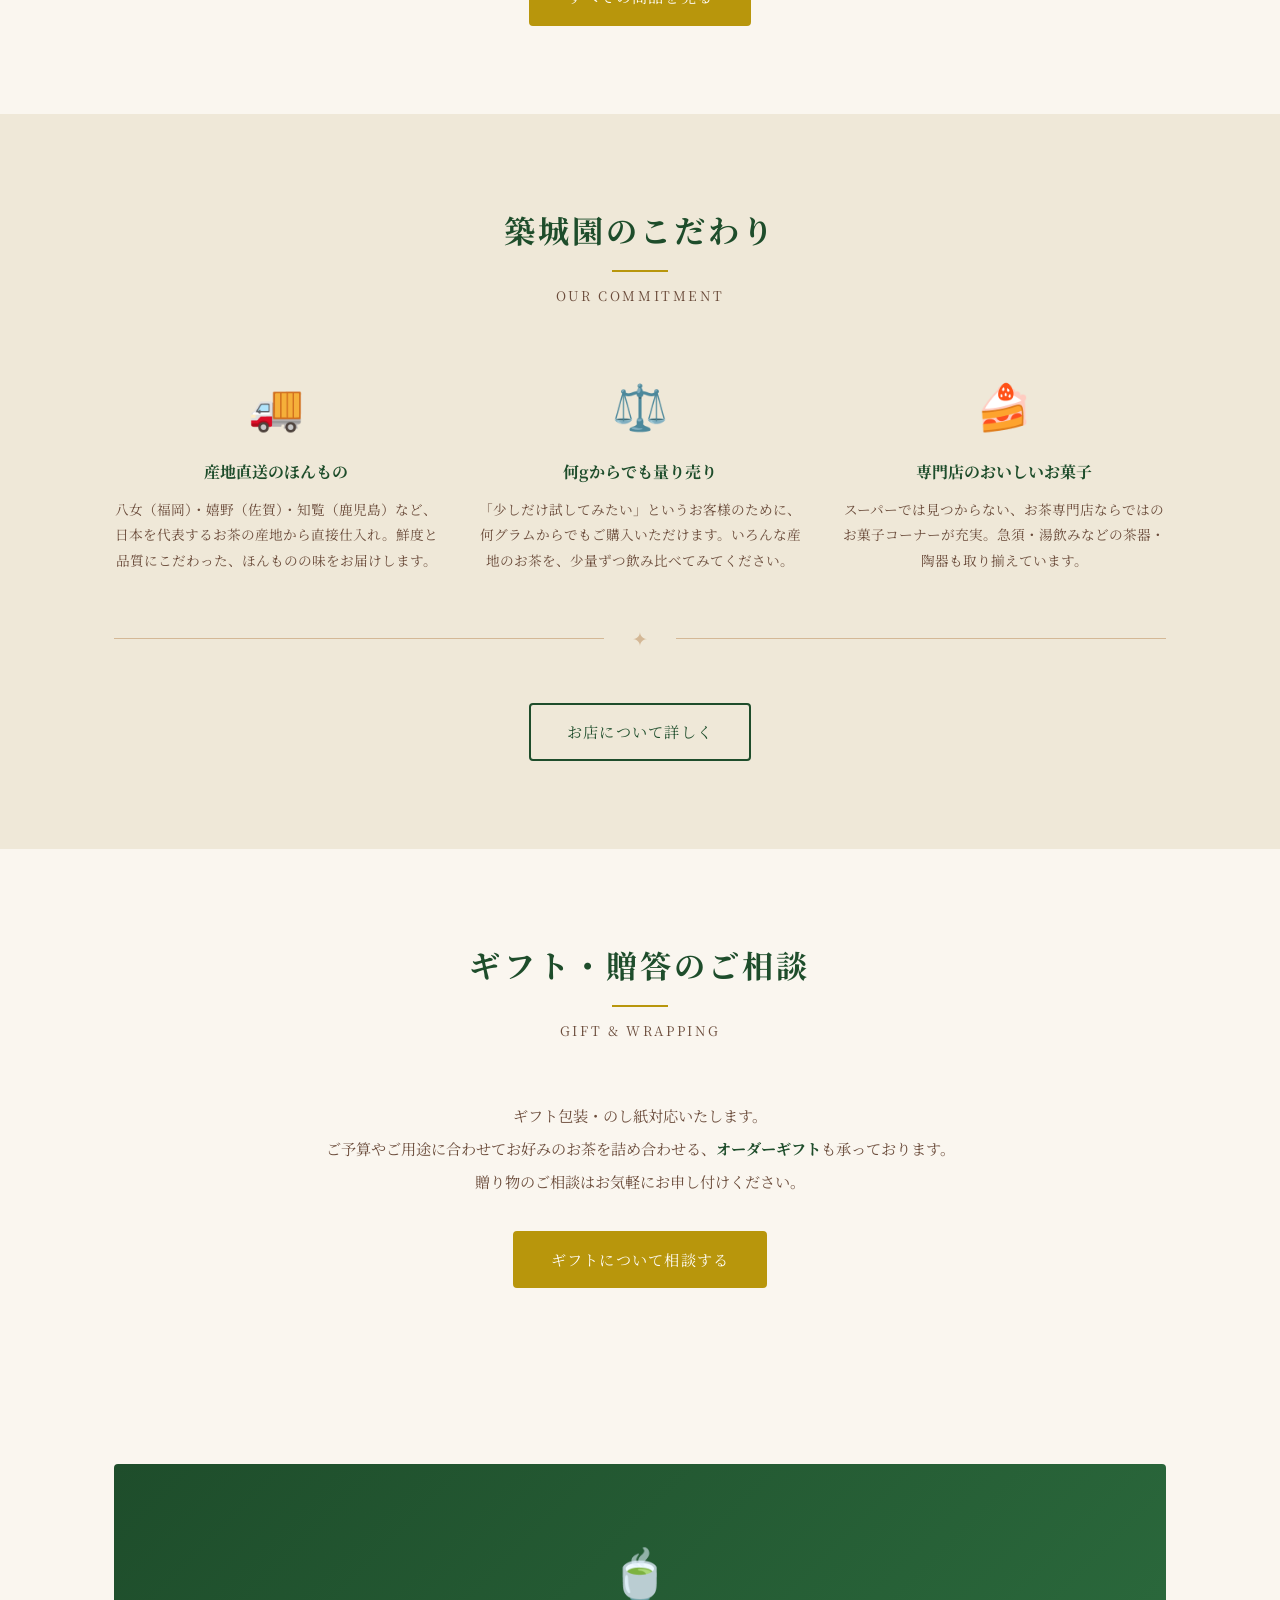
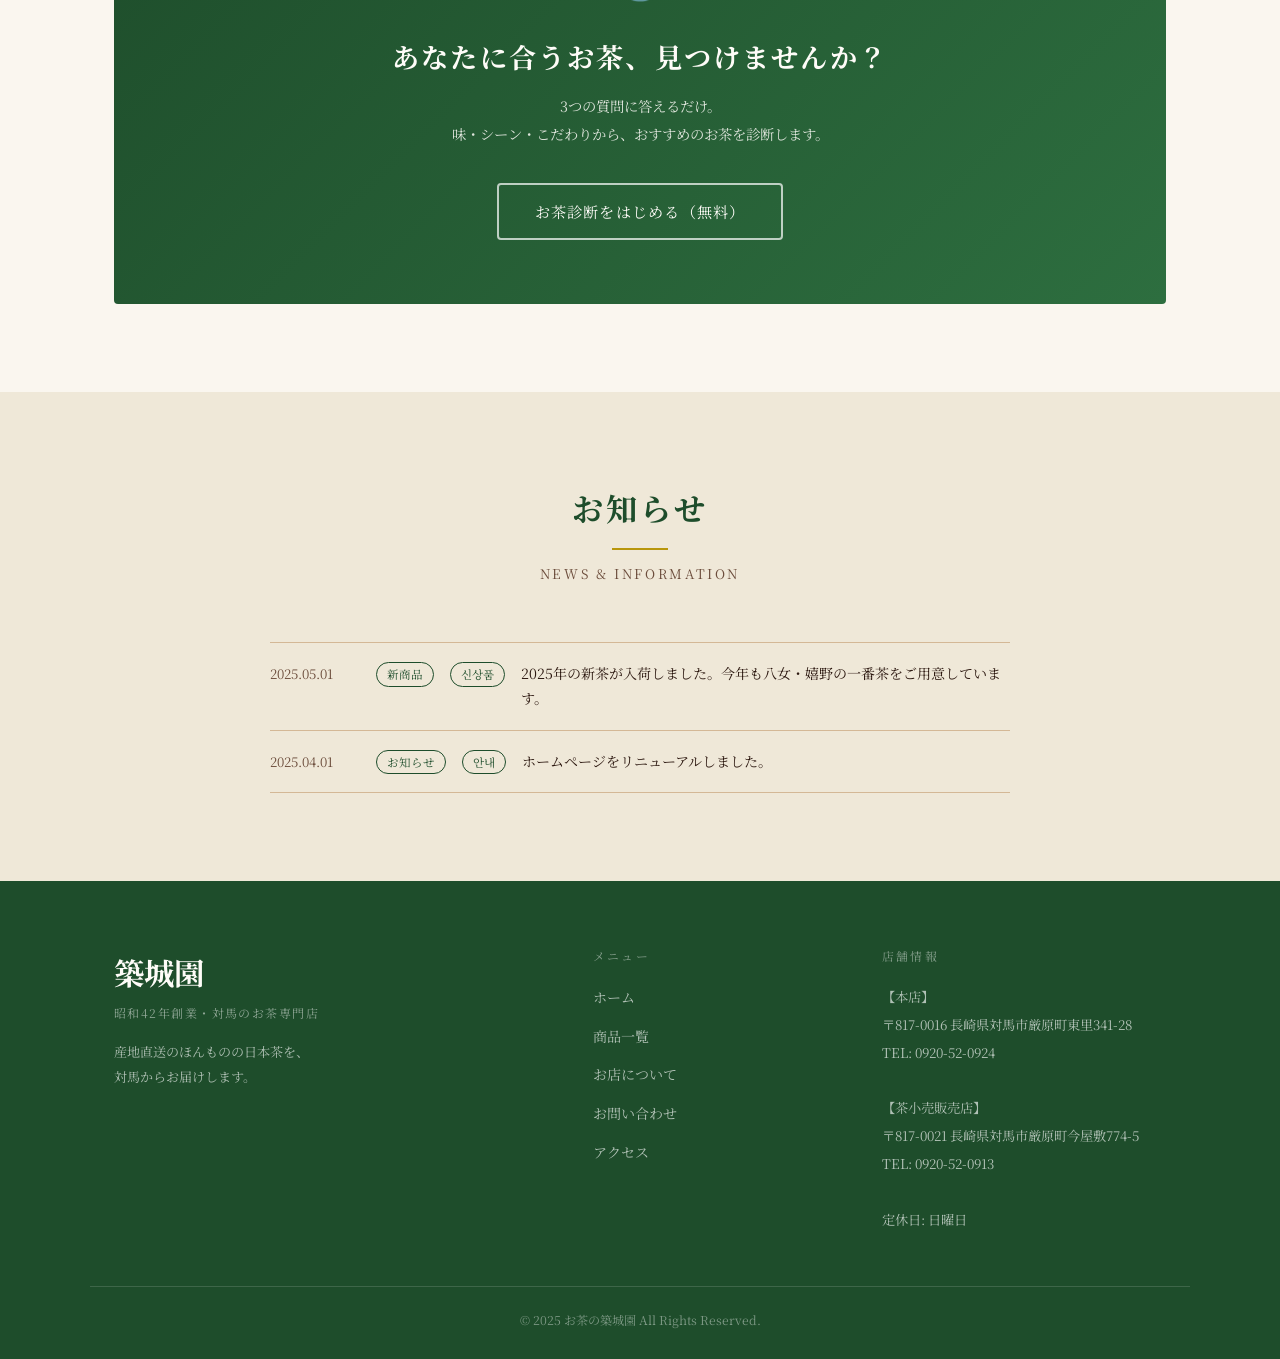
==== commit ce51e3df: "ロゴ・ファビコン・トップへ戻るボタンを追加 緑×金のSVGロゴマーク（favicon.svg）を作成し全ページのヘッダーとブラウザタブに反映。スクロール後に表示されるトップへ戻るボタンを全ページに追加" ====
--- a/index.html
+++ b/index.html
@@ -3,6 +3,7 @@
 <head>
   <meta charset="UTF-8">
   <meta name="viewport" content="width=device-width, initial-scale=1.0">
+  <link rel="icon" href="favicon.svg" type="image/svg+xml">
   <meta name="description" content="昭和42年創業、対馬・厳原のお茶専門店。八女・嬉野・知覧など産地直送の本物の日本茶、専門店のお菓子・茶器をご用意しています。">
   <meta property="og:title" content="お茶の築城園 | 対馬・厳原のお茶専門店">
   <meta property="og:description" content="昭和42年創業。産地直送の日本茶・何gからでも量り売り・専門店のお菓子。">
@@ -19,9 +20,12 @@
   <div class="header-inner">
     <div class="site-logo">
       <a href="index.html">
-        <span class="logo-main">築城園</span>
-        <span class="logo-sub lang-ja">対馬のお茶専門店</span>
-        <span class="logo-sub lang-ko">쓰시마 차 전문점</span>
+        <img src="favicon.svg" alt="" class="logo-mark" aria-hidden="true">
+        <div class="logo-text">
+          <span class="logo-main">築城園</span>
+          <span class="logo-sub lang-ja">対馬のお茶専門店</span>
+          <span class="logo-sub lang-ko">쓰시마 차 전문점</span>
+        </div>
       </a>
     </div>
     <nav class="site-nav" id="siteNav">
@@ -322,6 +326,7 @@
   </div>
 </footer>
 
+<button id="toTopBtn" class="to-top-btn" aria-label="ページトップへ">↑</button>
 <script src="js/main.js"></script>
 </body>
 </html>
--- a/css/style.css
+++ b/css/style.css
@@ -71,8 +71,20 @@
 }
 .site-logo a {
   display: flex;
+  flex-direction: row;
+  align-items: center;
+  gap: 10px;
+  line-height: 1.2;
+}
+.logo-mark {
+  width: 40px;
+  height: 40px;
+  flex-shrink: 0;
+  border-radius: 4px;
+}
+.logo-text {
+  display: flex;
   flex-direction: column;
-  line-height: 1.2;
 }
 .logo-main {
   font-size: 1.45rem;
@@ -580,6 +592,29 @@
   .contact-box { padding: 28px 20px; }
 }
 
+/* ===== Back to Top ===== */
+.to-top-btn {
+  position: fixed;
+  bottom: 32px;
+  right: 32px;
+  width: 48px;
+  height: 48px;
+  background: var(--green);
+  color: var(--white);
+  border: none;
+  border-radius: 50%;
+  font-size: 1.1rem;
+  cursor: pointer;
+  opacity: 0;
+  visibility: hidden;
+  transition: opacity .3s ease, visibility .3s ease, transform .3s ease;
+  z-index: 90;
+  box-shadow: var(--shadow-md);
+  font-family: var(--font);
+}
+.to-top-btn.visible { opacity: 1; visibility: visible; }
+.to-top-btn:hover { transform: translateY(-3px); background: var(--green-light); }
+
 /* ===== Tea Diagnosis ===== */
 .diag-wrap {
   max-width: 640px;
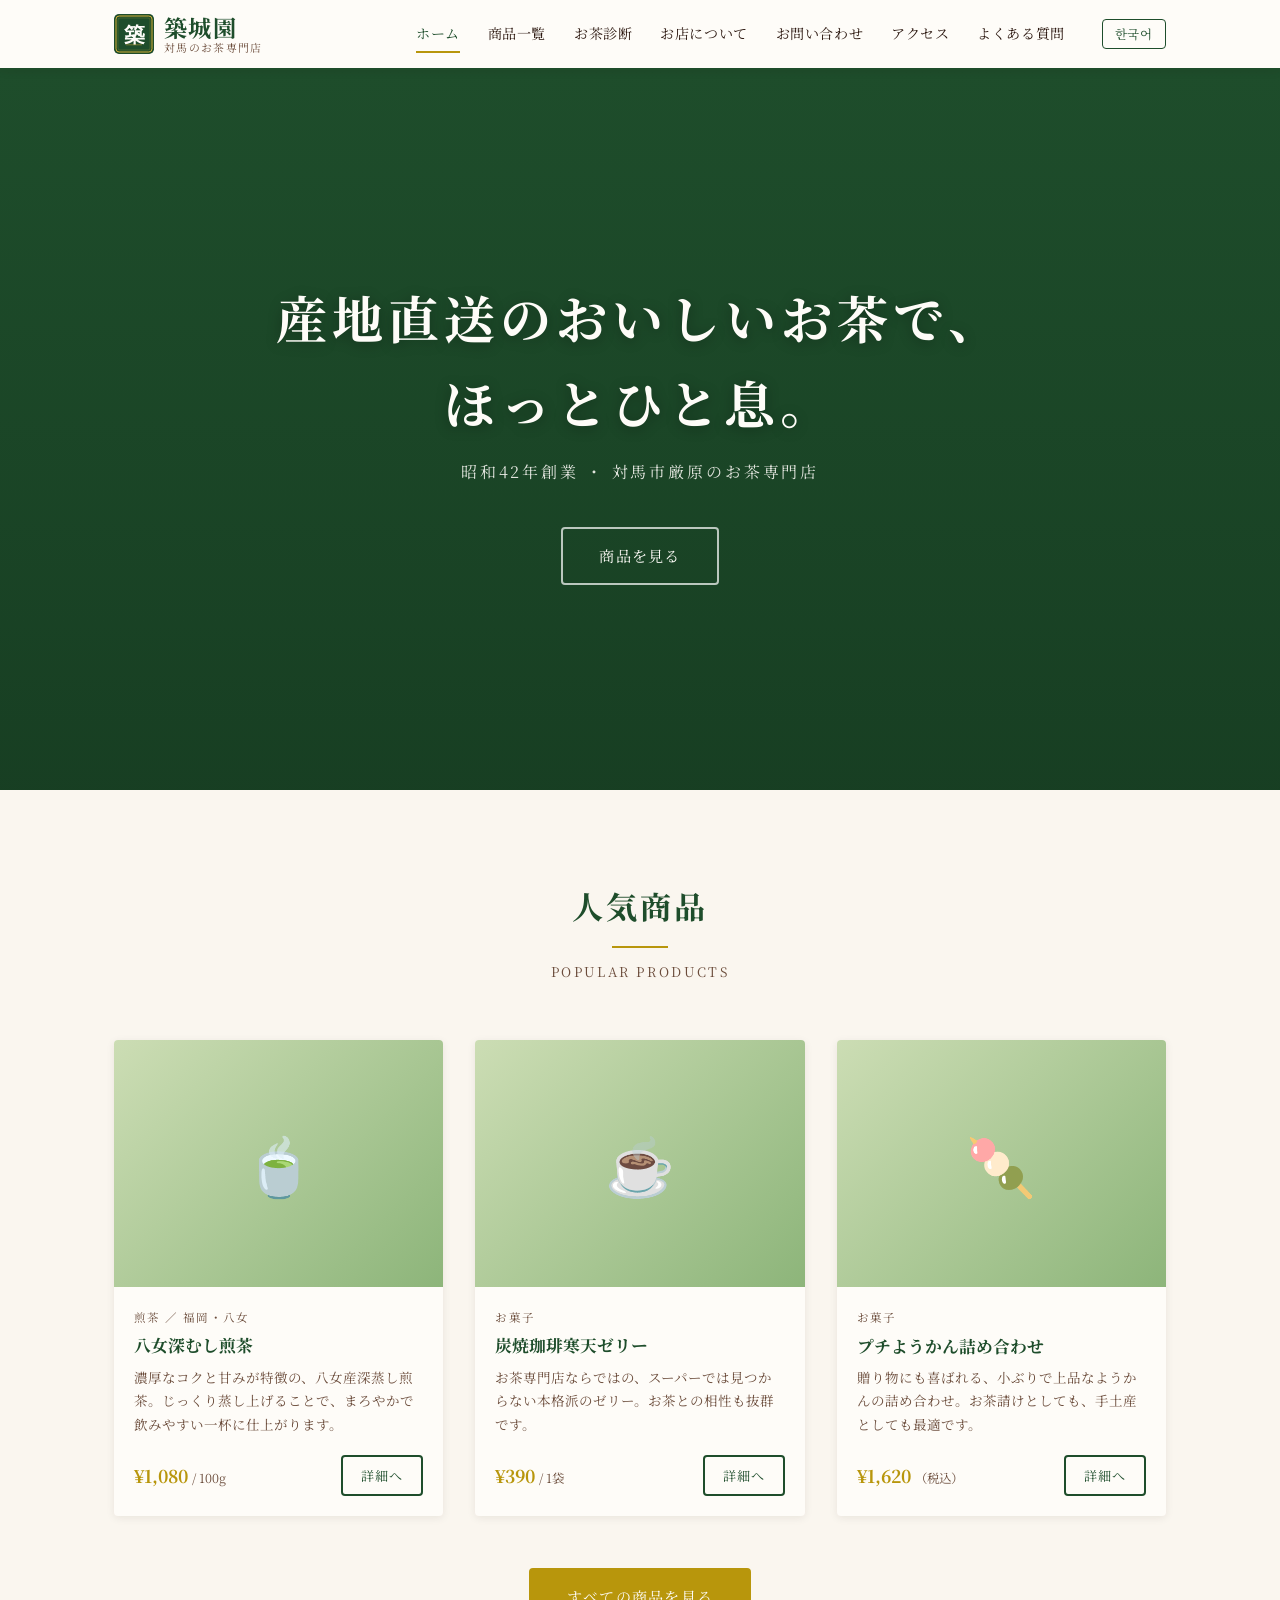
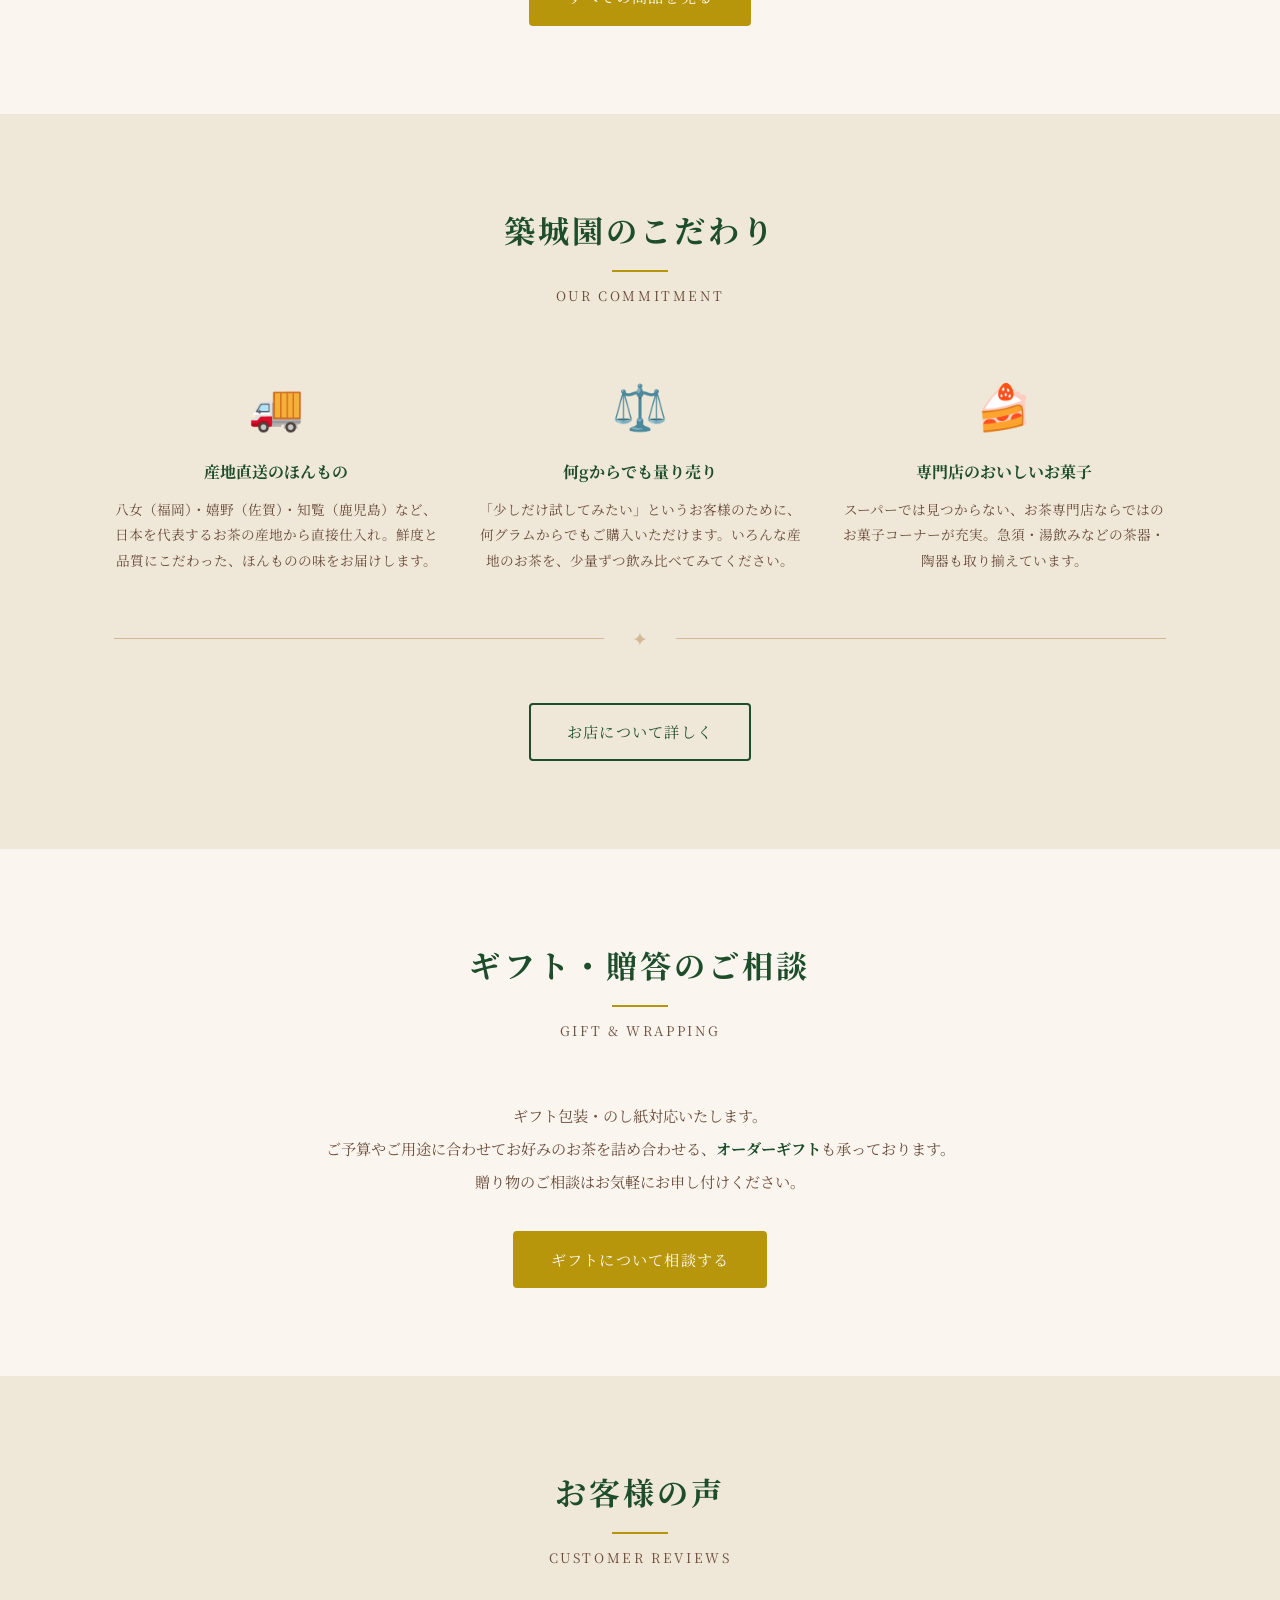
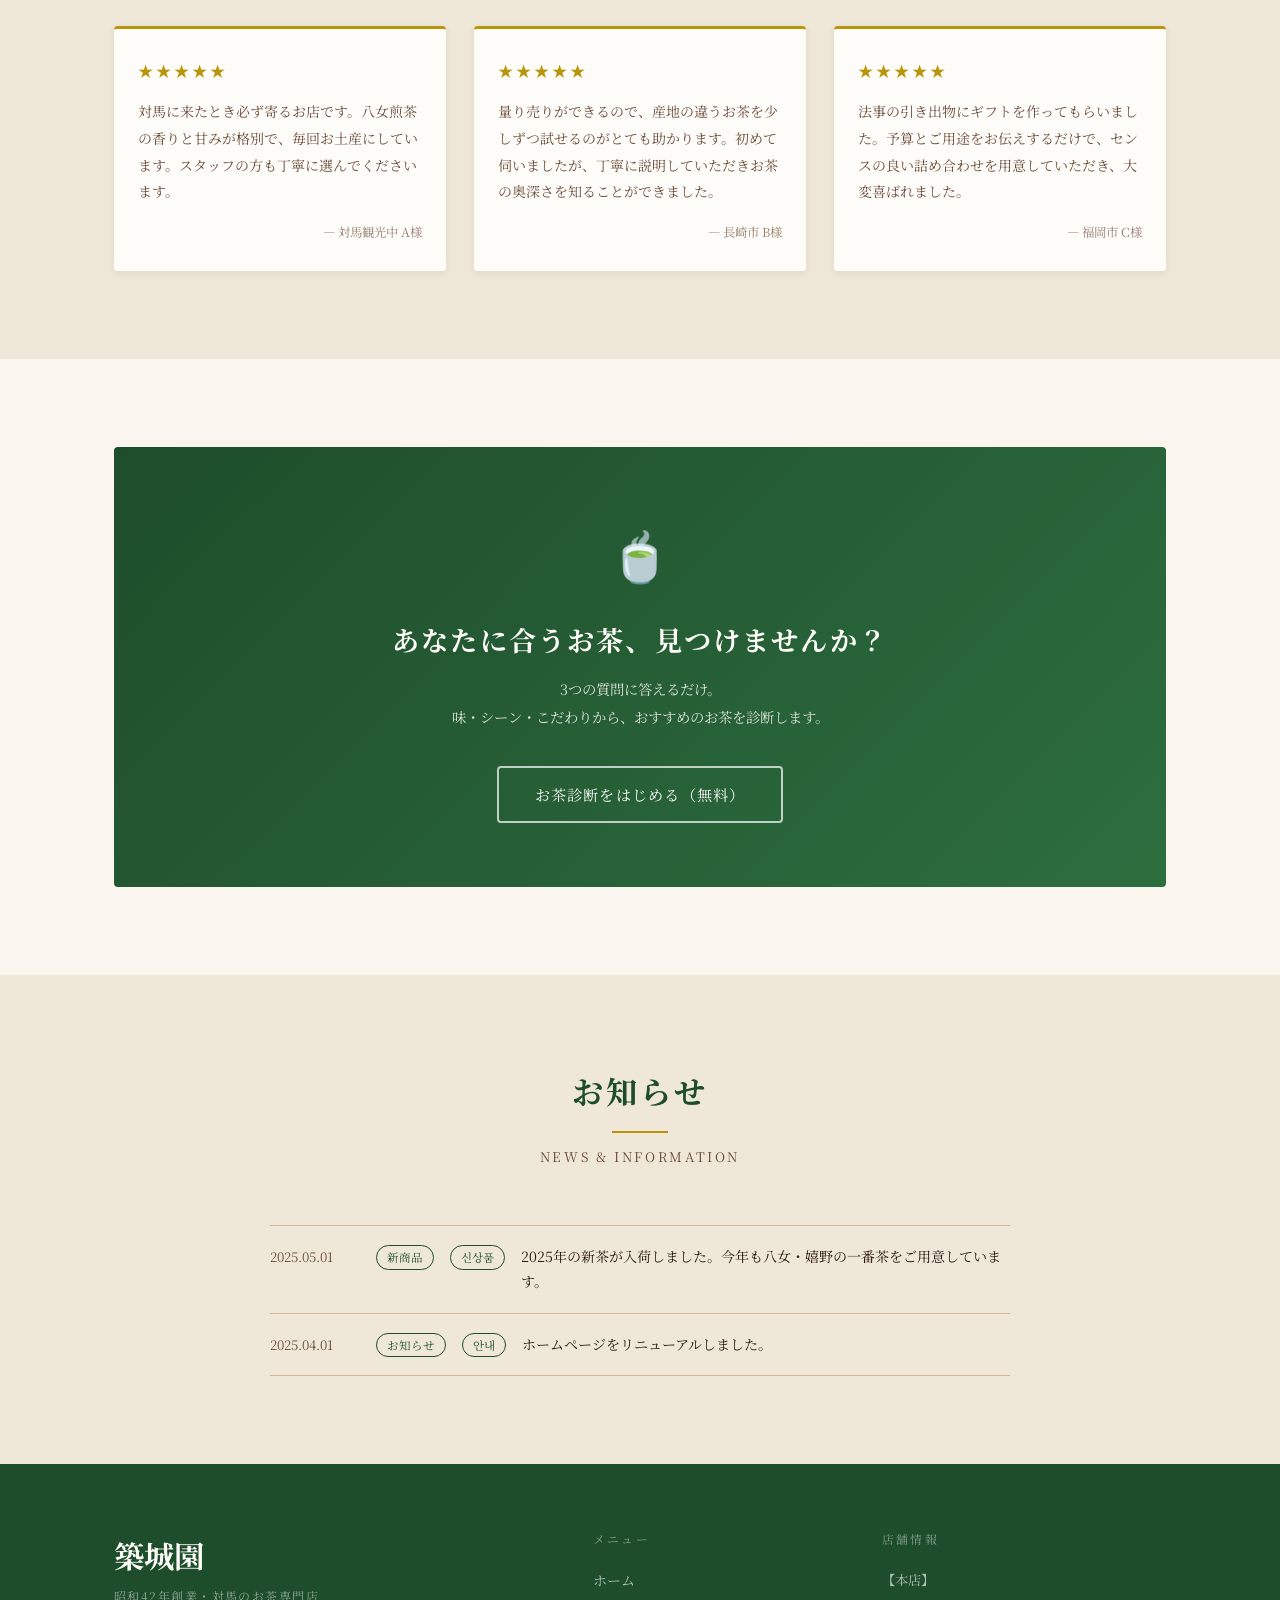
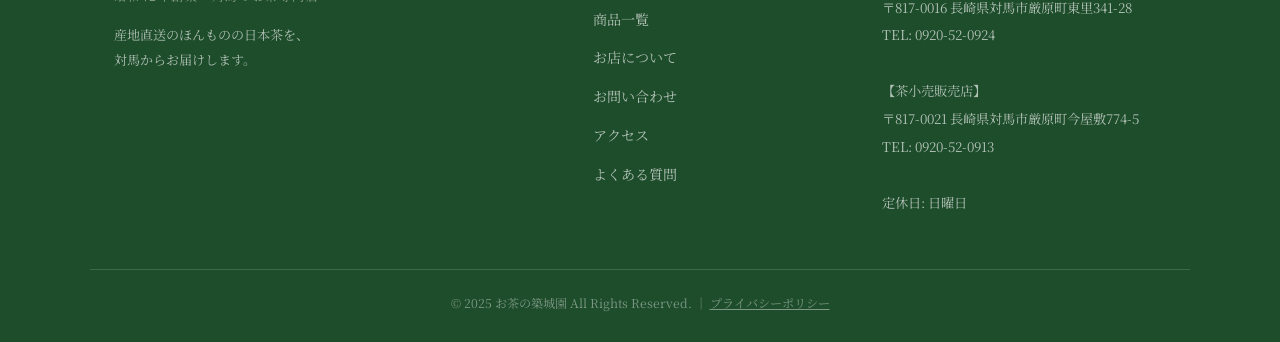
==== commit 47afa17f: "お問い合わせフォーム・お客様の声・OGPタグ・プライバシーポリシー・schema.org・sitemap・404・FAQページを追加 - contact.html: Formspreeメールフォーム追" ====
--- a/index.html
+++ b/index.html
@@ -5,13 +5,43 @@
   <meta name="viewport" content="width=device-width, initial-scale=1.0">
   <link rel="icon" href="favicon.svg" type="image/svg+xml">
   <meta name="description" content="昭和42年創業、対馬・厳原のお茶専門店。八女・嬉野・知覧など産地直送の本物の日本茶、専門店のお菓子・茶器をご用意しています。">
+  <meta property="og:type" content="website">
+  <meta property="og:site_name" content="お茶の築城園">
+  <meta property="og:url" content="https://aokiyuwadayo.github.io/otyanotsuikien/">
   <meta property="og:title" content="お茶の築城園 | 対馬・厳原のお茶専門店">
   <meta property="og:description" content="昭和42年創業。産地直送の日本茶・何gからでも量り売り・専門店のお菓子。">
+  <meta property="og:image" content="https://aokiyuwadayo.github.io/otyanotsuikien/images/ogp.jpg">
+  <meta property="og:locale" content="ja_JP">
+  <meta name="twitter:card" content="summary_large_image">
   <title>お茶の築城園 | 対馬・厳原のお茶専門店</title>
   <link rel="preconnect" href="https://fonts.googleapis.com">
   <link rel="preconnect" href="https://fonts.gstatic.com" crossorigin>
   <link href="https://fonts.googleapis.com/css2?family=Noto+Serif+JP:wght@400;500;700&family=Noto+Serif+KR:wght@400;500;700&display=swap" rel="stylesheet">
   <link rel="stylesheet" href="css/style.css">
+  <script type="application/ld+json">
+  {
+    "@context": "https://schema.org",
+    "@type": "Store",
+    "name": "お茶の築城園",
+    "alternateName": "Otcha no Chikujo-en",
+    "description": "昭和42年創業、対馬・厳原のお茶専門店。八女・嬉野・知覧など産地直送の日本茶、量り売り、専門店のお菓子・茶器。",
+    "url": "https://aokiyuwadayo.github.io/otyanotsuikien/",
+    "telephone": "+81-920-52-0924",
+    "address": {
+      "@type": "PostalAddress",
+      "streetAddress": "厳原町東里341-28",
+      "addressLocality": "対馬市",
+      "addressRegion": "長崎県",
+      "postalCode": "817-0016",
+      "addressCountry": "JP"
+    },
+    "openingHours": "Mo Tu We Th Fr Sa",
+    "priceRange": "¥",
+    "foundingDate": "1967",
+    "image": "https://aokiyuwadayo.github.io/otyanotsuikien/images/ogp.jpg",
+    "hasMap": "https://aokiyuwadayo.github.io/otyanotsuikien/access.html"
+  }
+  </script>
 </head>
 <body>
 
@@ -36,6 +66,7 @@
         <li><a href="about.html"><span class="lang-ja">お店について</span><span class="lang-ko">가게 소개</span></a></li>
         <li><a href="contact.html"><span class="lang-ja">お問い合わせ</span><span class="lang-ko">문의하기</span></a></li>
         <li><a href="access.html"><span class="lang-ja">アクセス</span><span class="lang-ko">오시는 길</span></a></li>
+        <li><a href="faq.html"><span class="lang-ja">よくある質問</span><span class="lang-ko">자주 묻는 질문</span></a></li>
       </ul>
     </nav>
     <button class="lang-toggle-btn" id="langToggle">한국어</button>
@@ -229,6 +260,58 @@
   </div>
 </section>
 
+<!-- ===== Reviews ===== -->
+<section class="section section-alt">
+  <div class="container">
+    <div class="section-header reveal">
+      <h2 class="section-title">
+        <span class="lang-ja">お客様の声</span>
+        <span class="lang-ko">고객 후기</span>
+      </h2>
+      <p class="section-subtitle">CUSTOMER REVIEWS</p>
+    </div>
+    <div class="reviews-grid">
+
+      <div class="review-card reveal">
+        <p class="review-stars">★★★★★</p>
+        <p class="review-text">
+          <span class="lang-ja">対馬に来たとき必ず寄るお店です。八女煎茶の香りと甘みが格別で、毎回お土産にしています。スタッフの方も丁寧に選んでくださいます。</span>
+          <span class="lang-ko">쓰시마에 올 때마다 꼭 들르는 곳입니다. 야메 센차의 향과 단맛이 특별해서 매번 선물로 구매합니다. 직원분도 친절하게 도와주십니다.</span>
+        </p>
+        <p class="review-name">
+          <span class="lang-ja">— 対馬観光中 A様</span>
+          <span class="lang-ko">— 쓰시마 방문 A님</span>
+        </p>
+      </div>
+
+      <div class="review-card reveal">
+        <p class="review-stars">★★★★★</p>
+        <p class="review-text">
+          <span class="lang-ja">量り売りができるので、産地の違うお茶を少しずつ試せるのがとても助かります。初めて伺いましたが、丁寧に説明していただきお茶の奥深さを知ることができました。</span>
+          <span class="lang-ko">무게 판매가 가능해서 산지가 다른 차를 조금씩 시음할 수 있어 좋습니다. 처음 방문했는데 친절하게 설명해 주셔서 차의 깊이를 알 수 있었습니다.</span>
+        </p>
+        <p class="review-name">
+          <span class="lang-ja">— 長崎市 B様</span>
+          <span class="lang-ko">— 나가사키 B님</span>
+        </p>
+      </div>
+
+      <div class="review-card reveal">
+        <p class="review-stars">★★★★★</p>
+        <p class="review-text">
+          <span class="lang-ja">法事の引き出物にギフトを作ってもらいました。予算とご用途をお伝えするだけで、センスの良い詰め合わせを用意していただき、大変喜ばれました。</span>
+          <span class="lang-ko">제사 답례품으로 선물 세트를 맞춤 제작해 주셨습니다. 예산과 용도만 말씀드렸는데 세련된 구성을 준비해 주셔서 받은 분들도 매우 기뻐했습니다.</span>
+        </p>
+        <p class="review-name">
+          <span class="lang-ja">— 福岡市 C様</span>
+          <span class="lang-ko">— 후쿠오카 C님</span>
+        </p>
+      </div>
+
+    </div>
+  </div>
+</section>
+
 <!-- ===== Diagnosis CTA ===== -->
 <section class="section">
   <div class="container">
@@ -303,6 +386,7 @@
           <li><a href="about.html"><span class="lang-ja">お店について</span><span class="lang-ko">가게 소개</span></a></li>
           <li><a href="contact.html"><span class="lang-ja">お問い合わせ</span><span class="lang-ko">문의하기</span></a></li>
           <li><a href="access.html"><span class="lang-ja">アクセス</span><span class="lang-ko">오시는 길</span></a></li>
+          <li><a href="faq.html"><span class="lang-ja">よくある質問</span><span class="lang-ko">자주 묻는 질문</span></a></li>
         </ul>
       </nav>
     </div>
@@ -322,7 +406,10 @@
     </div>
   </div>
   <div class="footer-bottom">
-    <p>© 2025 お茶の築城園 All Rights Reserved.</p>
+    <p>
+      © 2025 お茶の築城園 All Rights Reserved.
+      ｜ <a href="privacy.html" style="color:inherit; text-decoration:underline;"><span class="lang-ja">プライバシーポリシー</span><span class="lang-ko">개인정보 처리방침</span></a>
+    </p>
   </div>
 </footer>
 
--- a/css/style.css
+++ b/css/style.css
@@ -784,3 +784,182 @@
   .diag-result-card { padding: 32px 20px; }
   .diag-cta-wrap { padding: 44px 24px; }
 }
+
+/* ===== Contact Form ===== */
+.contact-form-title {
+  font-size: 1rem;
+  font-weight: 700;
+  color: var(--green);
+  text-align: center;
+  margin-bottom: 28px;
+  letter-spacing: .06em;
+}
+.form-group { margin-bottom: 20px; text-align: left; }
+.form-label {
+  display: block;
+  font-size: .82rem;
+  color: var(--text-muted);
+  letter-spacing: .06em;
+  margin-bottom: 6px;
+}
+.form-required { color: #c0392b; margin-left: 3px; font-size: .78rem; }
+.form-input,
+.form-select,
+.form-textarea {
+  width: 100%;
+  padding: 10px 13px;
+  font-family: var(--font);
+  font-size: .9rem;
+  color: var(--text);
+  background: var(--white);
+  border: 1.5px solid var(--border);
+  border-radius: var(--radius);
+  transition: border-color var(--ease);
+  outline: none;
+}
+.form-input:focus,
+.form-select:focus,
+.form-textarea:focus { border-color: var(--green); box-shadow: 0 0 0 3px rgba(30,77,43,.08); }
+.form-textarea { resize: vertical; min-height: 130px; line-height: 1.75; }
+.form-select {
+  appearance: none;
+  background-image: url("data:image/svg+xml,%3Csvg xmlns='http://www.w3.org/2000/svg' width='12' height='8' viewBox='0 0 12 8'%3E%3Cpath d='M1 1l5 5 5-5' stroke='%236B4C3B' stroke-width='1.5' fill='none' stroke-linecap='round'/%3E%3C/svg%3E");
+  background-repeat: no-repeat;
+  background-position: right 13px center;
+  padding-right: 36px;
+  cursor: pointer;
+}
+.form-checkbox-wrap {
+  display: flex;
+  align-items: flex-start;
+  gap: 10px;
+  font-size: .82rem;
+  color: var(--text-muted);
+  line-height: 1.7;
+  cursor: pointer;
+  text-align: left;
+}
+.form-checkbox-wrap input[type="checkbox"] {
+  width: 16px;
+  height: 16px;
+  flex-shrink: 0;
+  margin-top: 3px;
+  accent-color: var(--green);
+  cursor: pointer;
+}
+.form-submit {
+  display: block;
+  width: 100%;
+  padding: 14px;
+  font-family: var(--font);
+  font-size: .95rem;
+  letter-spacing: .1em;
+  font-weight: 700;
+  background: var(--gold);
+  color: var(--white);
+  border: 2px solid var(--gold);
+  border-radius: var(--radius);
+  cursor: pointer;
+  transition: all var(--ease);
+  margin-top: 24px;
+}
+.form-submit:hover { background: transparent; color: var(--gold); }
+.form-submit:disabled { opacity: .6; cursor: not-allowed; }
+.form-status {
+  display: none;
+  padding: 14px 18px;
+  border-radius: var(--radius);
+  font-size: .875rem;
+  text-align: center;
+  margin-top: 14px;
+  line-height: 1.7;
+}
+.form-status.success { display: block; background: #e8f5e9; color: #2e7d32; border: 1px solid #a5d6a7; }
+.form-status.error   { display: block; background: #fdecea; color: #c62828; border: 1px solid #ef9a9a; }
+
+/* ===== Reviews ===== */
+.reviews-grid {
+  display: grid;
+  grid-template-columns: repeat(3, 1fr);
+  gap: 28px;
+}
+.review-card {
+  background: var(--white);
+  border-radius: var(--radius);
+  padding: 28px 24px;
+  box-shadow: var(--shadow-sm);
+  border-top: 3px solid var(--gold);
+}
+.review-stars { color: var(--gold); font-size: .95rem; letter-spacing: 3px; margin-bottom: 14px; }
+.review-text { font-size: .875rem; color: var(--text-muted); line-height: 1.9; margin-bottom: 16px; }
+.review-name { font-size: .78rem; color: var(--text-muted); text-align: right; opacity: .7; }
+@media (max-width: 900px) { .reviews-grid { grid-template-columns: 1fr; gap: 20px; } }
+
+/* ===== FAQ ===== */
+.faq-body { max-width: 740px; margin: 0 auto; }
+.faq-category { margin-bottom: 48px; }
+.faq-category-title {
+  font-size: .76rem;
+  letter-spacing: .2em;
+  color: var(--gold);
+  text-transform: uppercase;
+  margin-bottom: 16px;
+  padding-bottom: 10px;
+  border-bottom: 2px solid var(--border);
+}
+.faq-item { border-bottom: 1px solid var(--border); }
+.faq-item:first-child { border-top: 1px solid var(--border); }
+.faq-question {
+  width: 100%;
+  background: none;
+  border: none;
+  text-align: left;
+  padding: 20px 44px 20px 0;
+  font-family: var(--font);
+  font-size: .92rem;
+  font-weight: 700;
+  color: var(--text);
+  cursor: pointer;
+  display: flex;
+  align-items: center;
+  gap: 12px;
+  position: relative;
+  transition: color var(--ease);
+  line-height: 1.6;
+}
+.faq-question:hover { color: var(--green); }
+.faq-q-mark {
+  flex-shrink: 0;
+  width: 26px;
+  height: 26px;
+  background: var(--green);
+  color: var(--white);
+  border-radius: 50%;
+  display: inline-flex;
+  align-items: center;
+  justify-content: center;
+  font-size: .78rem;
+  font-weight: 700;
+}
+.faq-question::after {
+  content: '+';
+  position: absolute;
+  right: 4px;
+  font-size: 1.5rem;
+  color: var(--gold);
+  line-height: 1;
+  transition: transform var(--ease);
+}
+.faq-question[aria-expanded="true"]::after { transform: rotate(45deg); }
+.faq-answer {
+  overflow: hidden;
+  max-height: 0;
+  transition: max-height .35s ease;
+}
+.faq-answer-inner {
+  padding: 0 0 24px 38px;
+  font-size: .875rem;
+  color: var(--text-muted);
+  line-height: 2;
+}
+.faq-answer-inner a { color: var(--green); text-decoration: underline; }
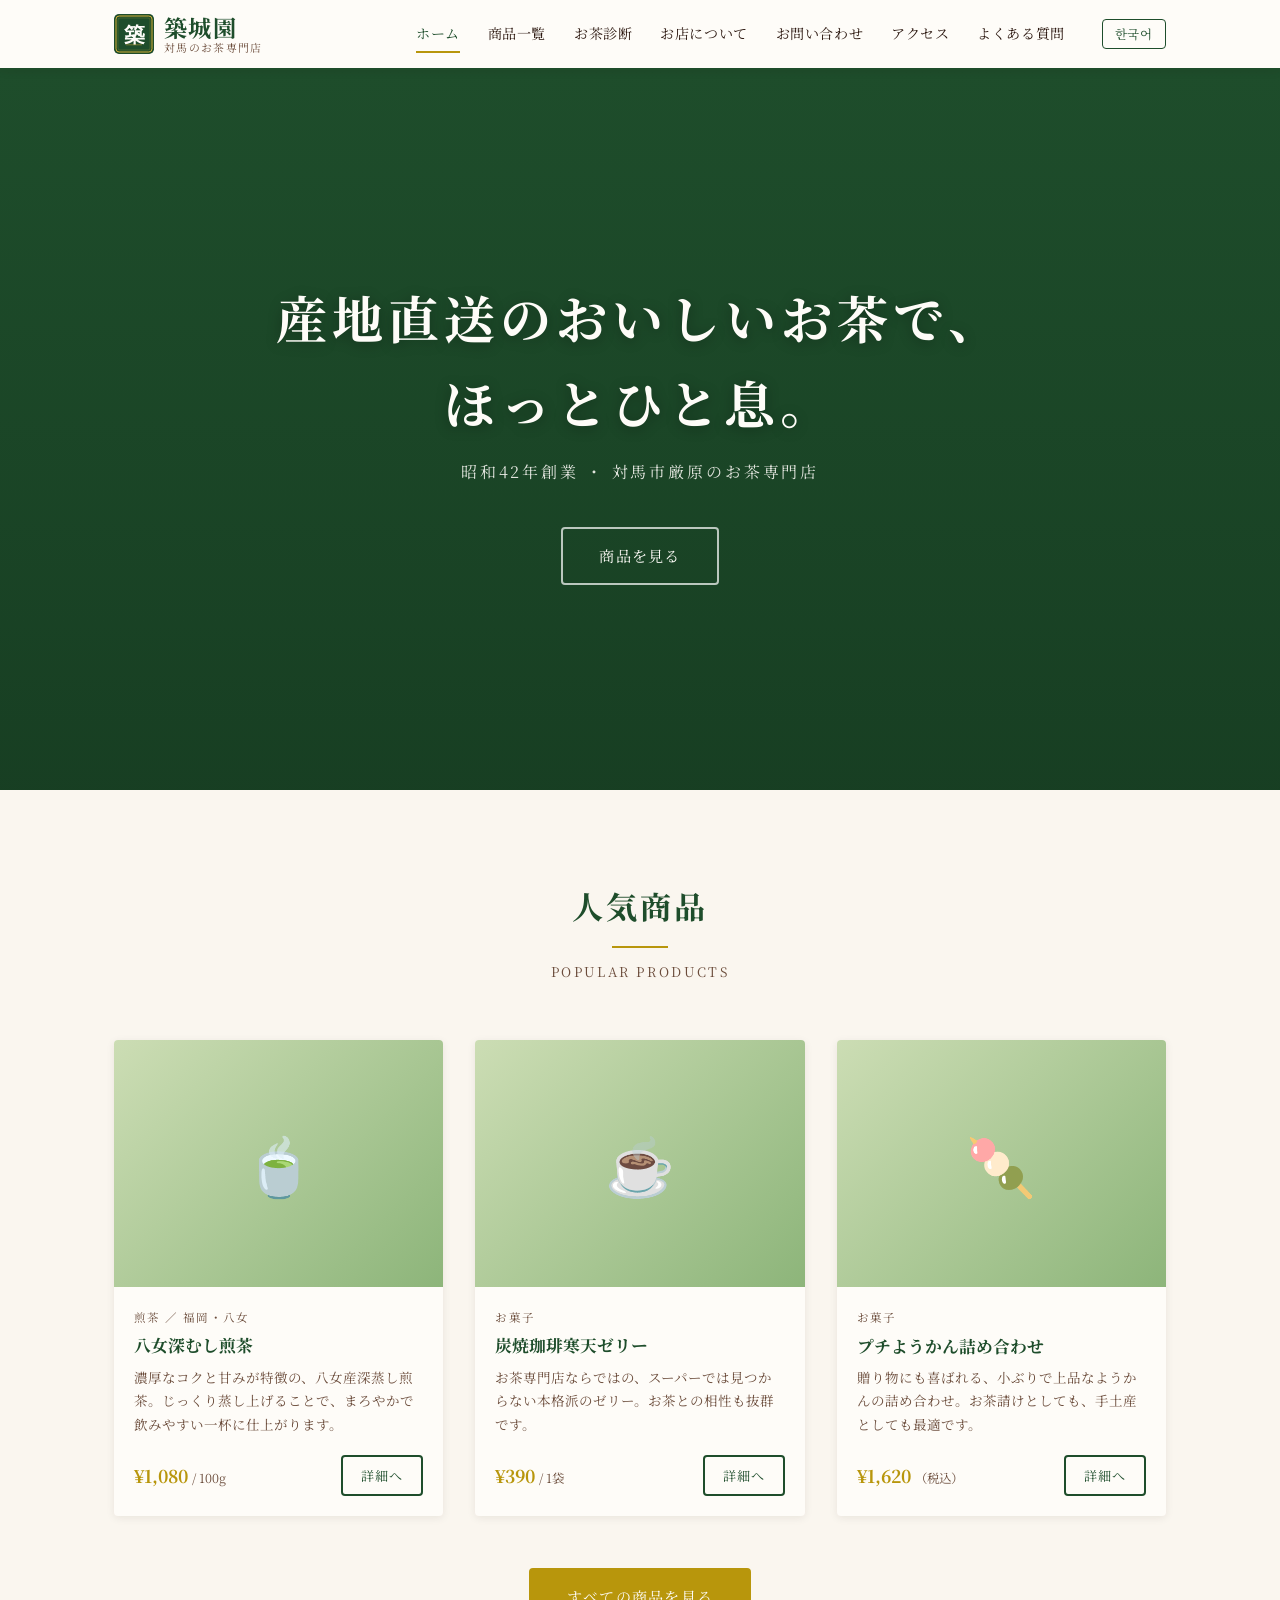
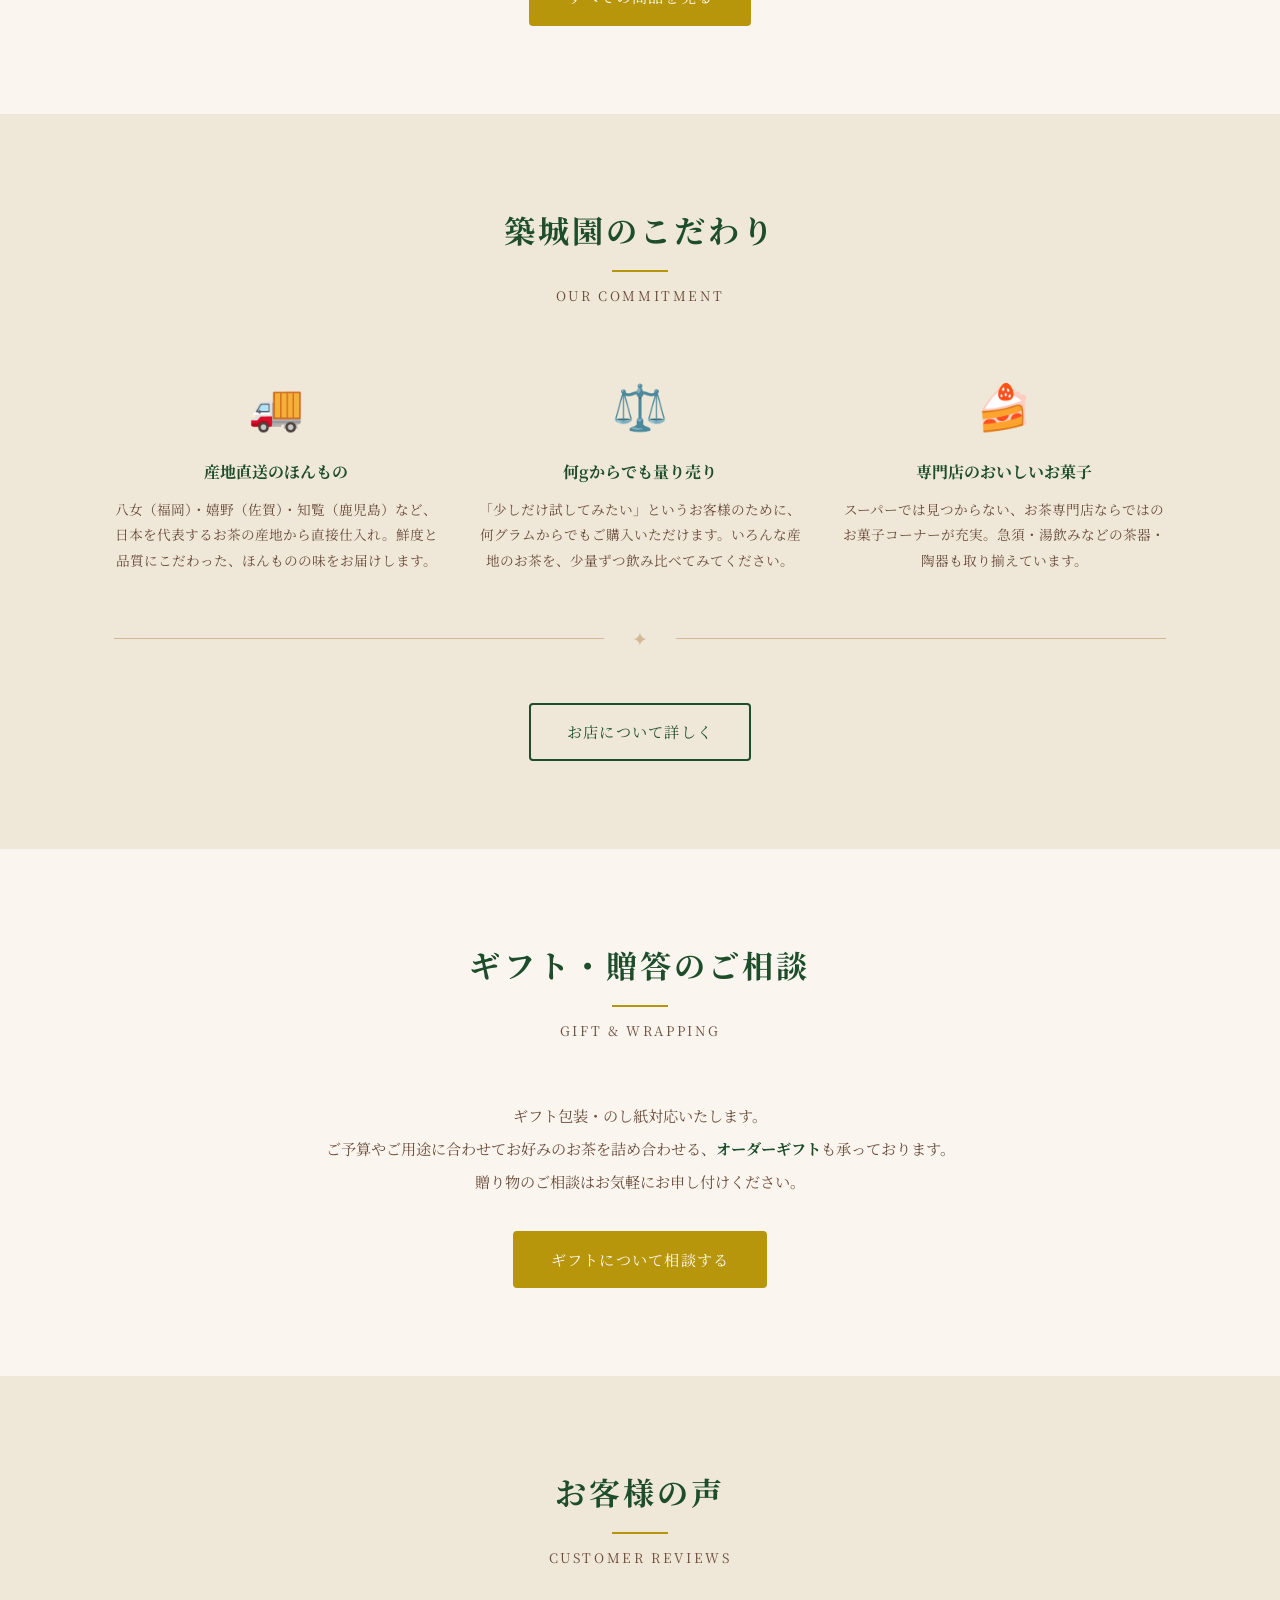
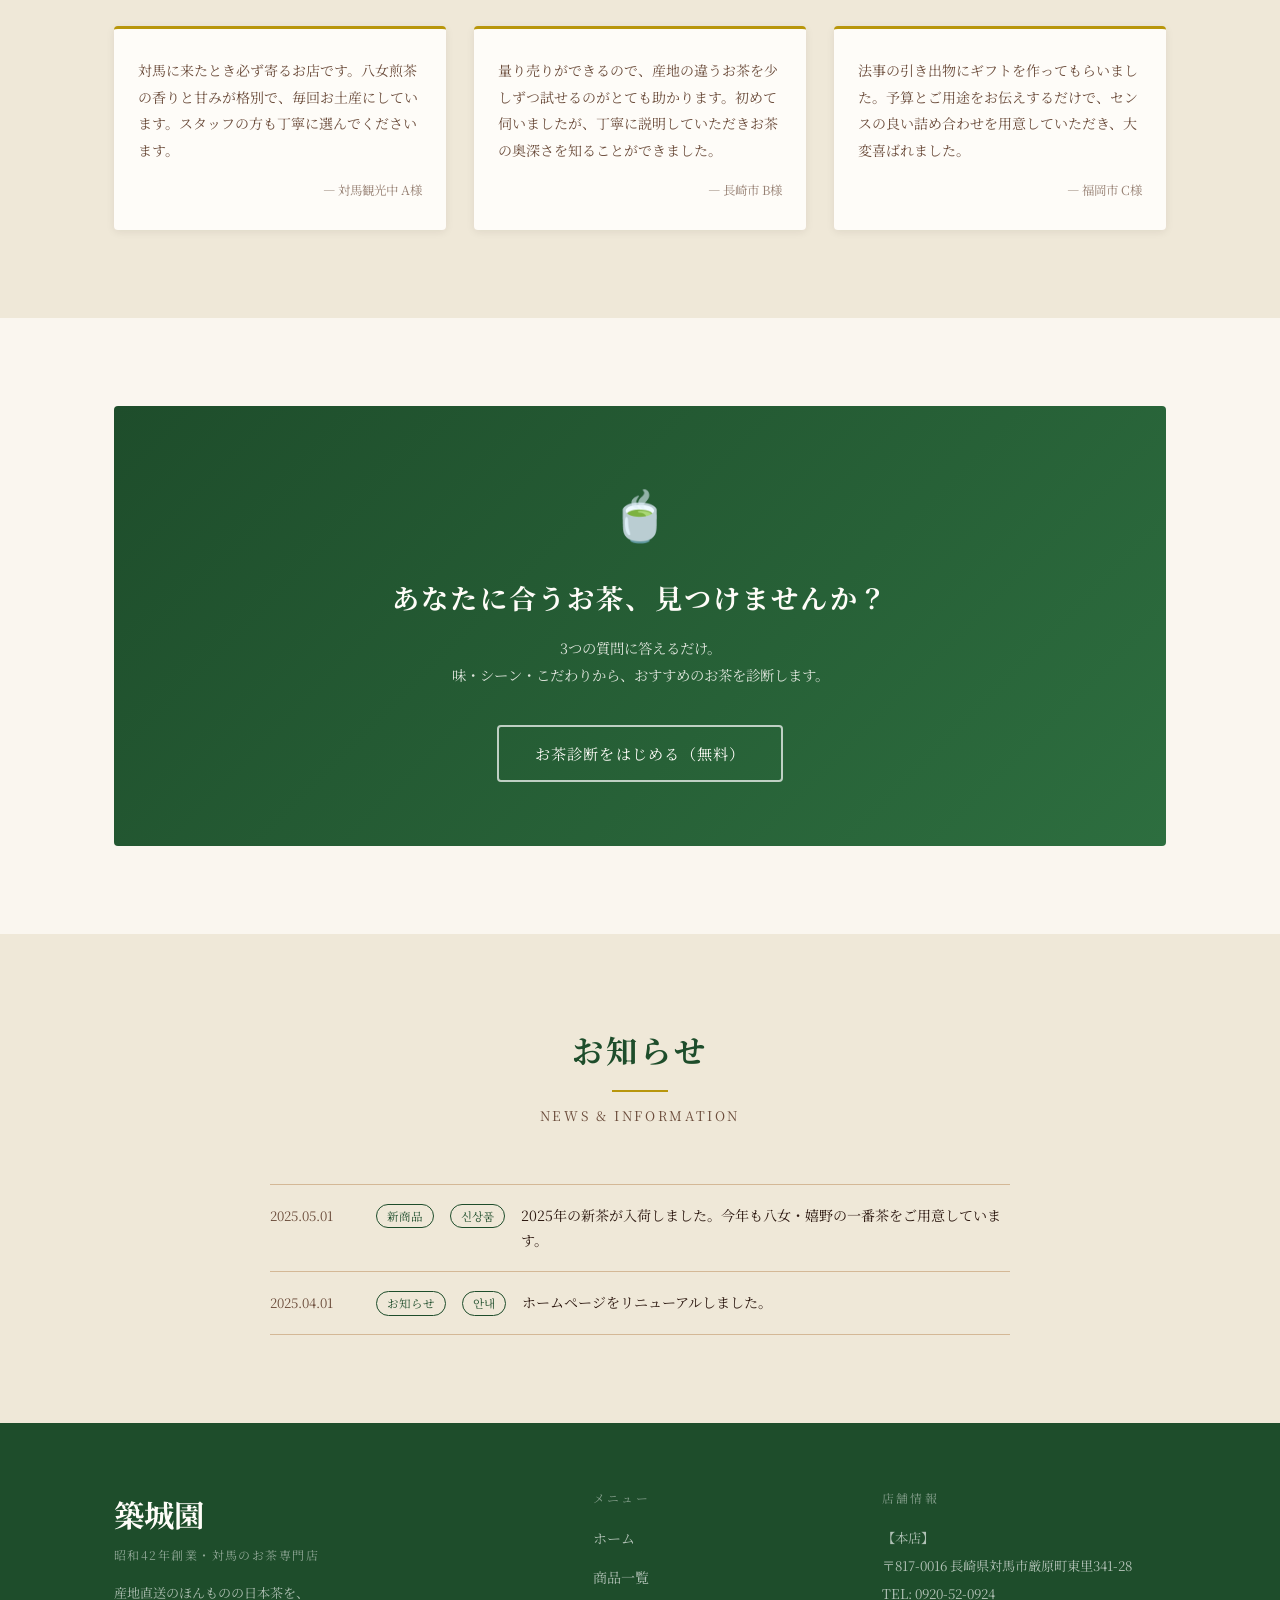
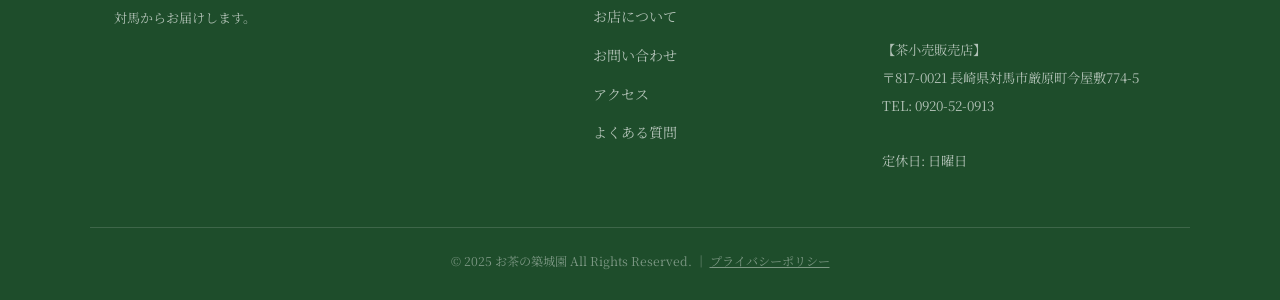
==== commit 8cdecfdc: "お客様の声の星評価を削除 Co-Authored-By: Claude Sonnet 4.6 <noreply@anthropic.com>" ====
--- a/index.html
+++ b/index.html
@@ -273,8 +273,7 @@
     <div class="reviews-grid">
 
       <div class="review-card reveal">
-        <p class="review-stars">★★★★★</p>
-        <p class="review-text">
+<p class="review-text">
           <span class="lang-ja">対馬に来たとき必ず寄るお店です。八女煎茶の香りと甘みが格別で、毎回お土産にしています。スタッフの方も丁寧に選んでくださいます。</span>
           <span class="lang-ko">쓰시마에 올 때마다 꼭 들르는 곳입니다. 야메 센차의 향과 단맛이 특별해서 매번 선물로 구매합니다. 직원분도 친절하게 도와주십니다.</span>
         </p>
@@ -285,8 +284,7 @@
       </div>
 
       <div class="review-card reveal">
-        <p class="review-stars">★★★★★</p>
-        <p class="review-text">
+<p class="review-text">
           <span class="lang-ja">量り売りができるので、産地の違うお茶を少しずつ試せるのがとても助かります。初めて伺いましたが、丁寧に説明していただきお茶の奥深さを知ることができました。</span>
           <span class="lang-ko">무게 판매가 가능해서 산지가 다른 차를 조금씩 시음할 수 있어 좋습니다. 처음 방문했는데 친절하게 설명해 주셔서 차의 깊이를 알 수 있었습니다.</span>
         </p>
@@ -297,8 +295,7 @@
       </div>
 
       <div class="review-card reveal">
-        <p class="review-stars">★★★★★</p>
-        <p class="review-text">
+<p class="review-text">
           <span class="lang-ja">法事の引き出物にギフトを作ってもらいました。予算とご用途をお伝えするだけで、センスの良い詰め合わせを用意していただき、大変喜ばれました。</span>
           <span class="lang-ko">제사 답례품으로 선물 세트를 맞춤 제작해 주셨습니다. 예산과 용도만 말씀드렸는데 세련된 구성을 준비해 주셔서 받은 분들도 매우 기뻐했습니다.</span>
         </p>
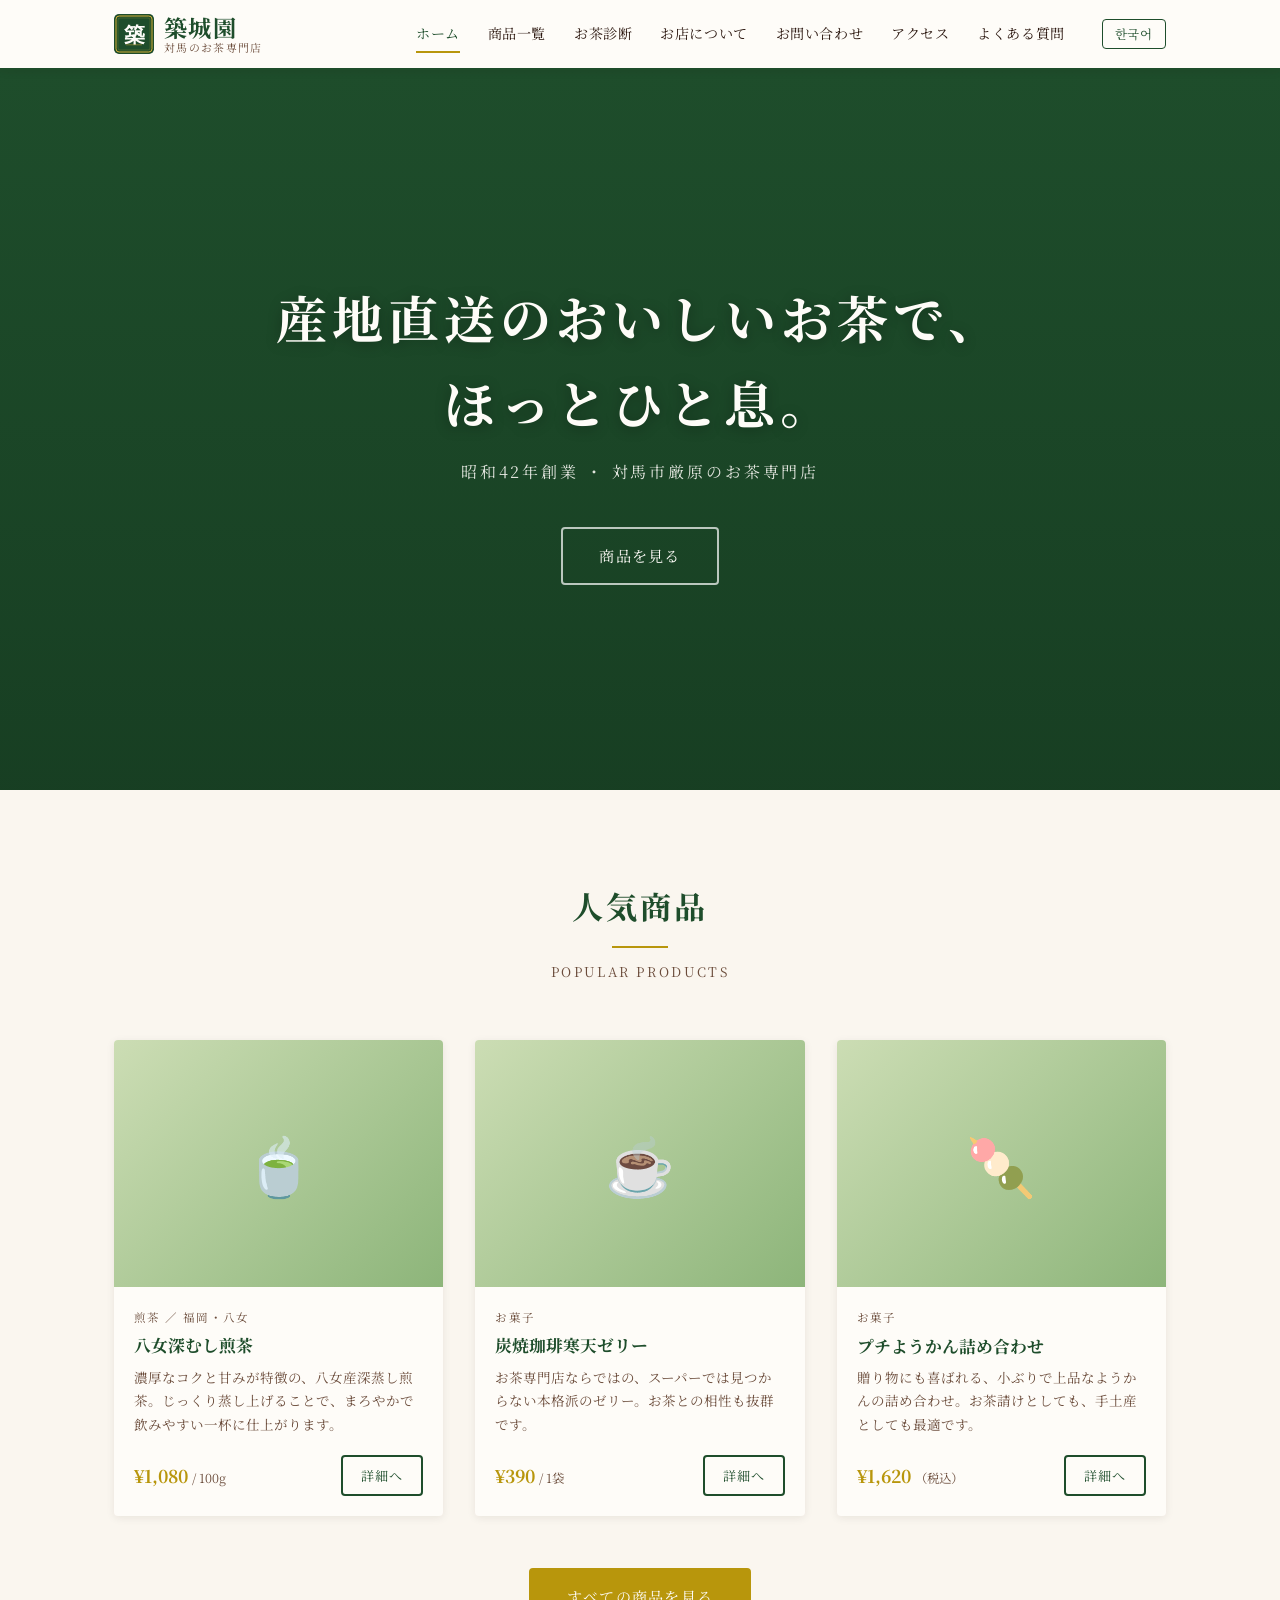
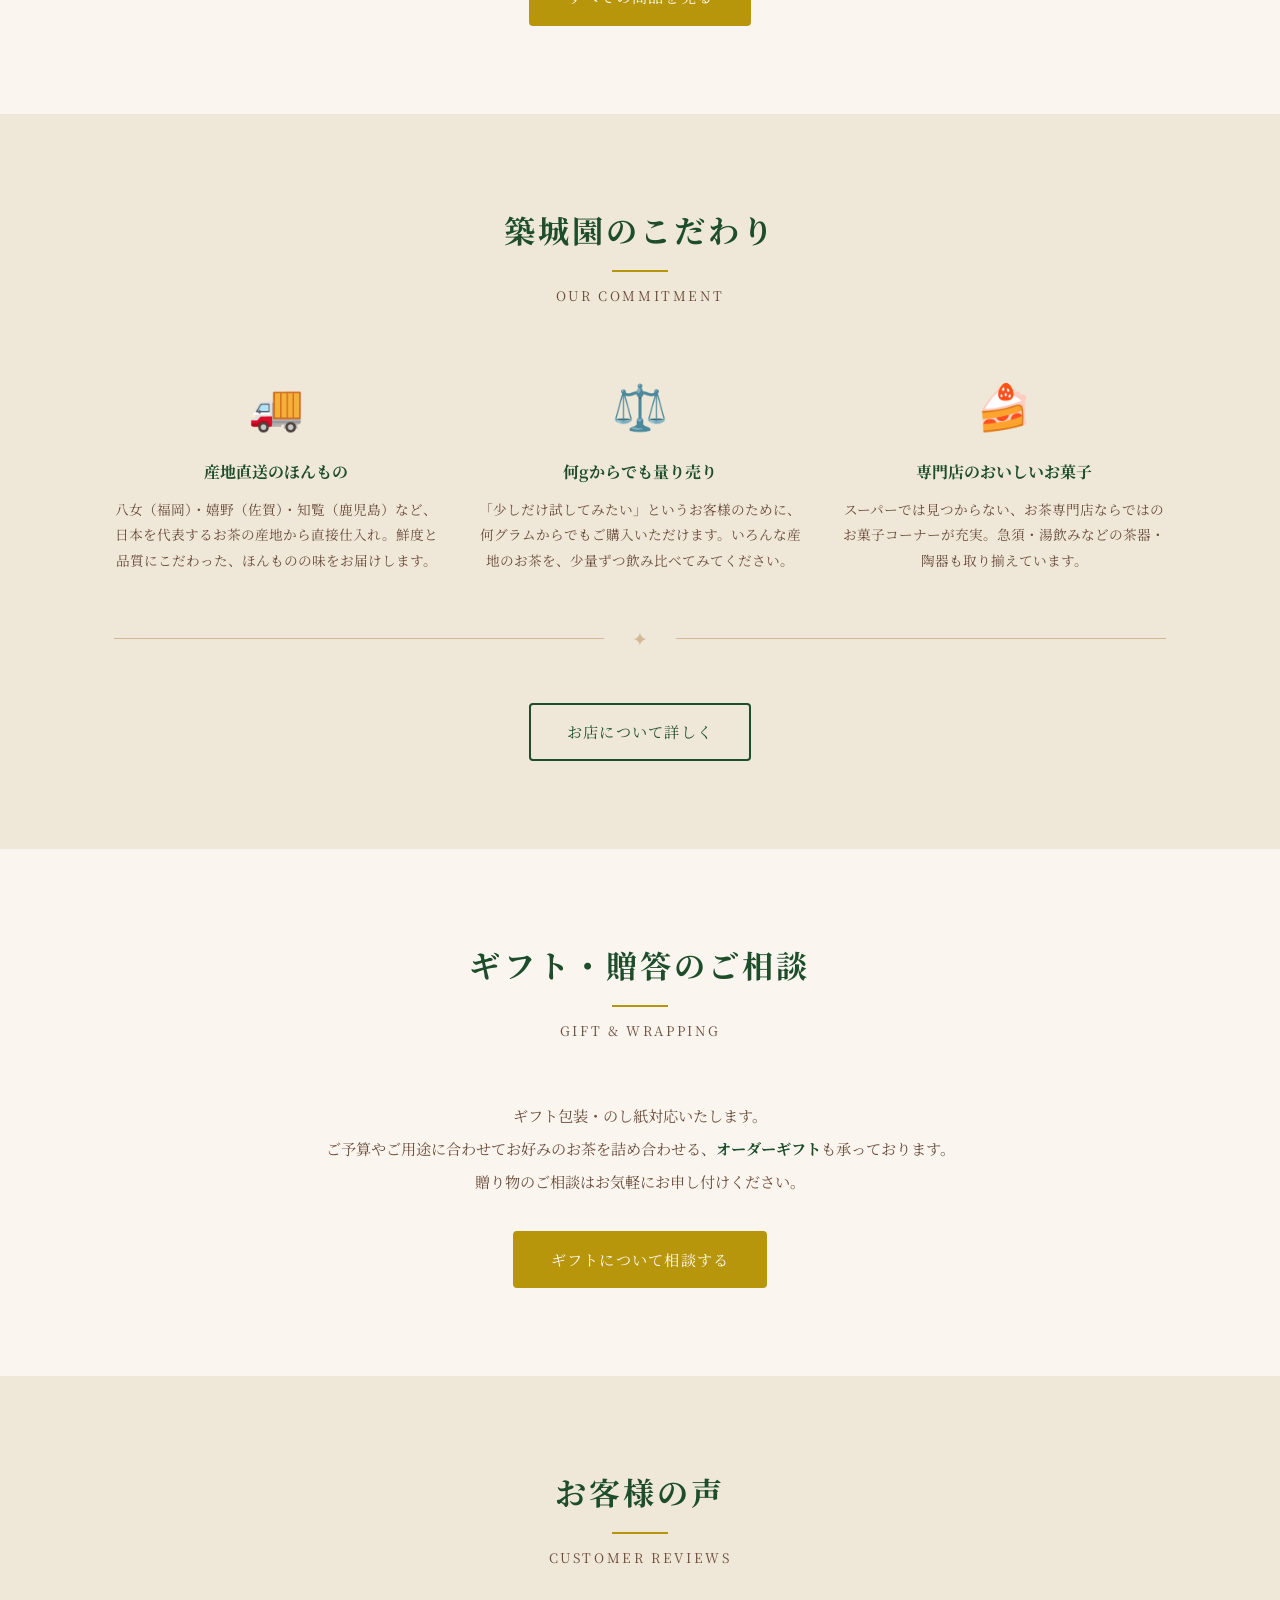
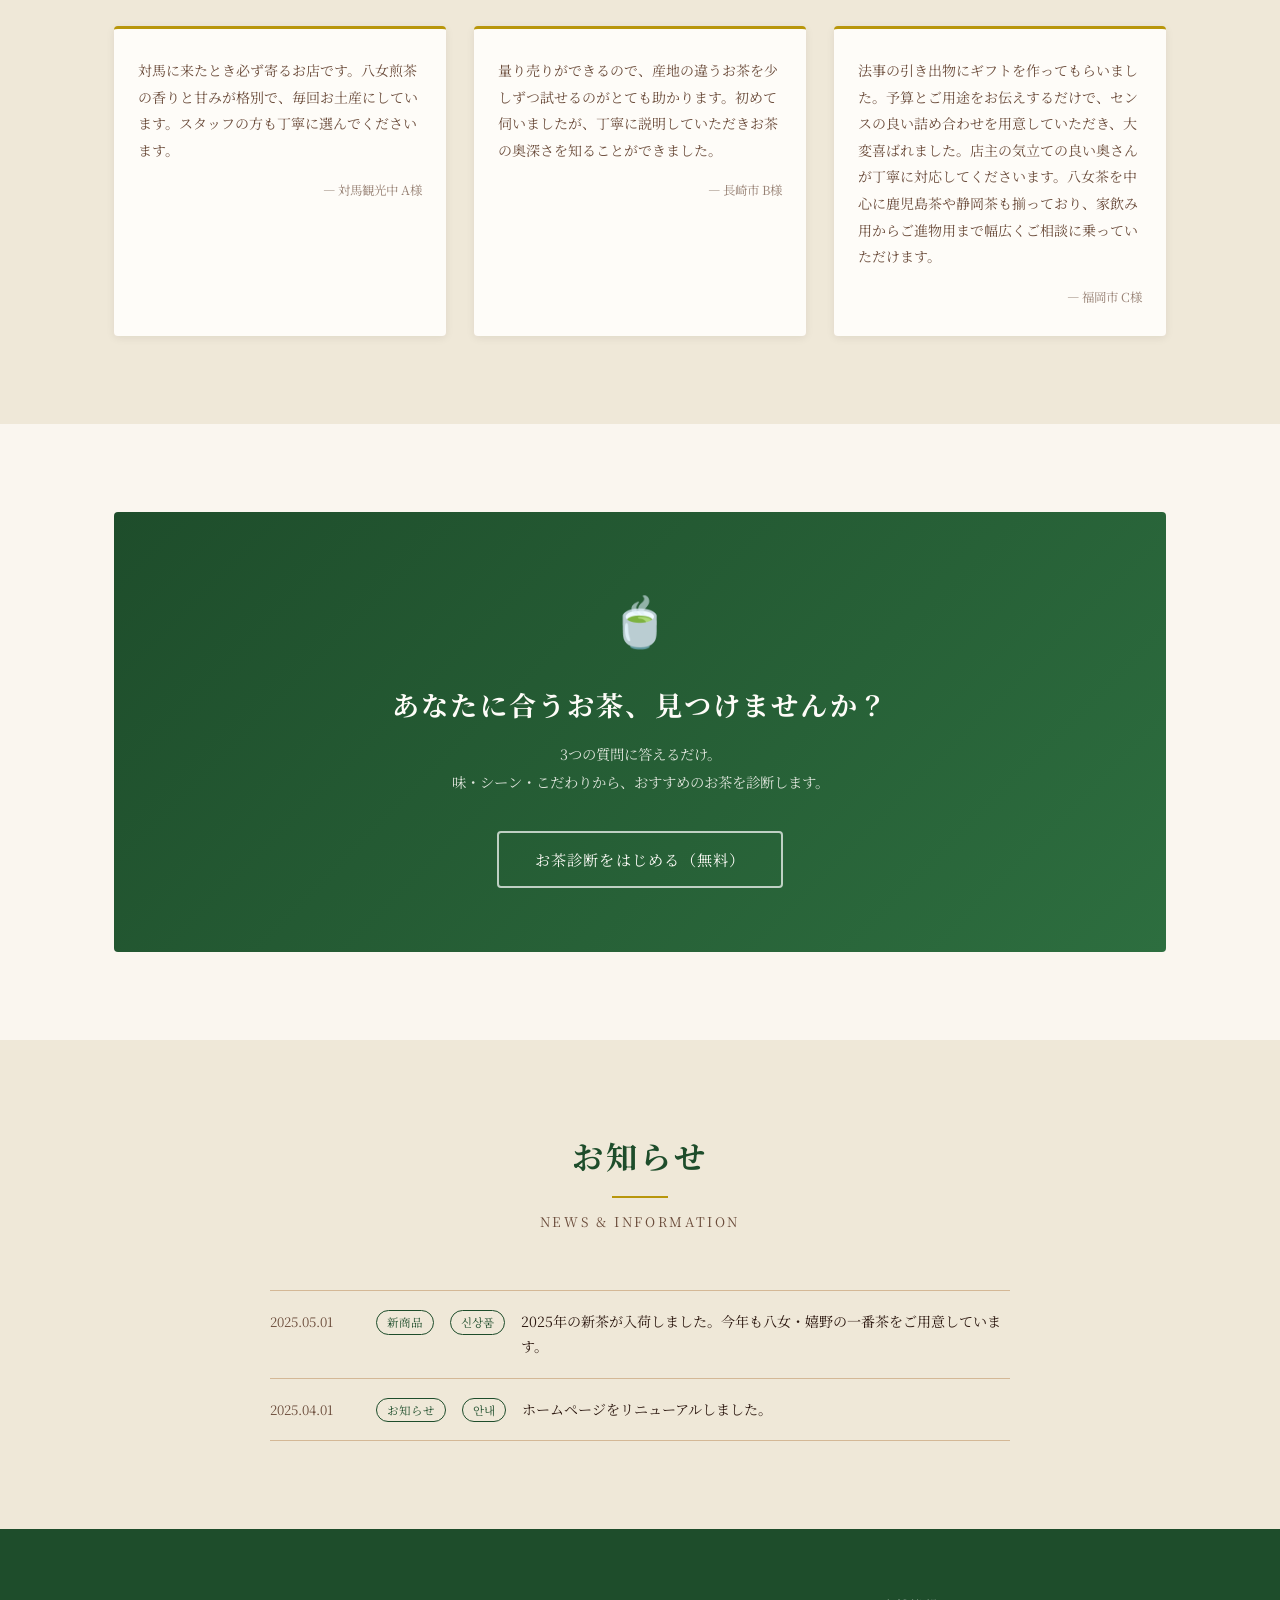
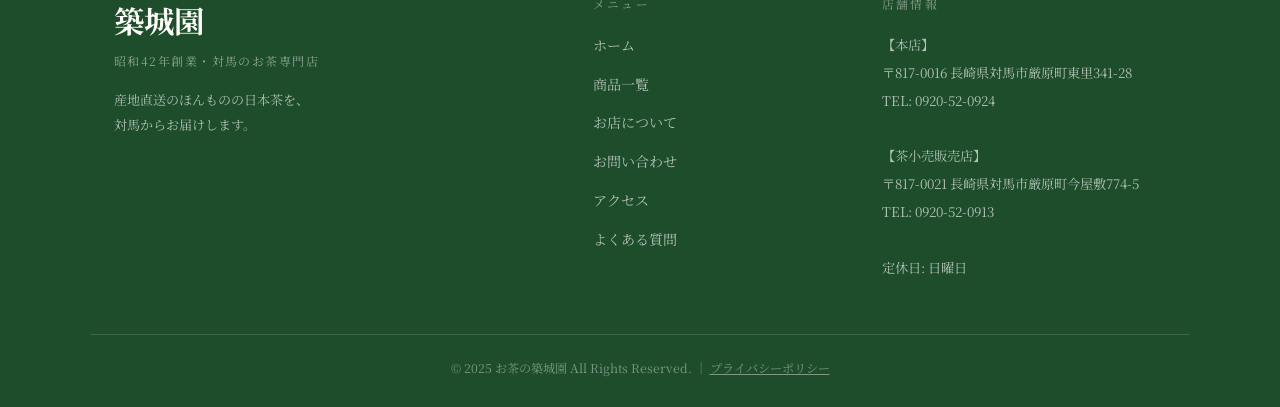
==== commit 1b55eb17: "お客様の声：3枚目のレビューを実際の口コミをもとに書き直し 法事の引き出物ギフトの体験談として、店主の奥さんの丁寧な対応や 八女茶・鹿児島茶・静岡茶の品揃えについての情報を追加。  Co-Author" ====
--- a/index.html
+++ b/index.html
@@ -296,8 +296,8 @@
 
       <div class="review-card reveal">
 <p class="review-text">
-          <span class="lang-ja">法事の引き出物にギフトを作ってもらいました。予算とご用途をお伝えするだけで、センスの良い詰め合わせを用意していただき、大変喜ばれました。</span>
-          <span class="lang-ko">제사 답례품으로 선물 세트를 맞춤 제작해 주셨습니다. 예산과 용도만 말씀드렸는데 세련된 구성을 준비해 주셔서 받은 분들도 매우 기뻐했습니다.</span>
+          <span class="lang-ja">法事の引き出物にギフトを作ってもらいました。予算とご用途をお伝えするだけで、センスの良い詰め合わせを用意していただき、大変喜ばれました。店主の気立ての良い奥さんが丁寧に対応してくださいます。八女茶を中心に鹿児島茶や静岡茶も揃っており、家飲み用からご進物用まで幅広くご相談に乗っていただけます。</span>
+          <span class="lang-ko">법사 답례품으로 선물 세트를 만들어 주셨습니다. 예산과 용도만 말씀드렸는데 센스 있는 구성을 준비해 주셔서 받은 분들도 매우 기뻐했습니다. 가게 주인 사모님이 마음씨 고우셔서 친절하게 응대해 주십니다. 야메 차를 중심으로 가고시마차·시즈오카차도 갖추고 있으며 일상용부터 선물용까지 상담해 주십니다.</span>
         </p>
         <p class="review-name">
           <span class="lang-ja">— 福岡市 C様</span>
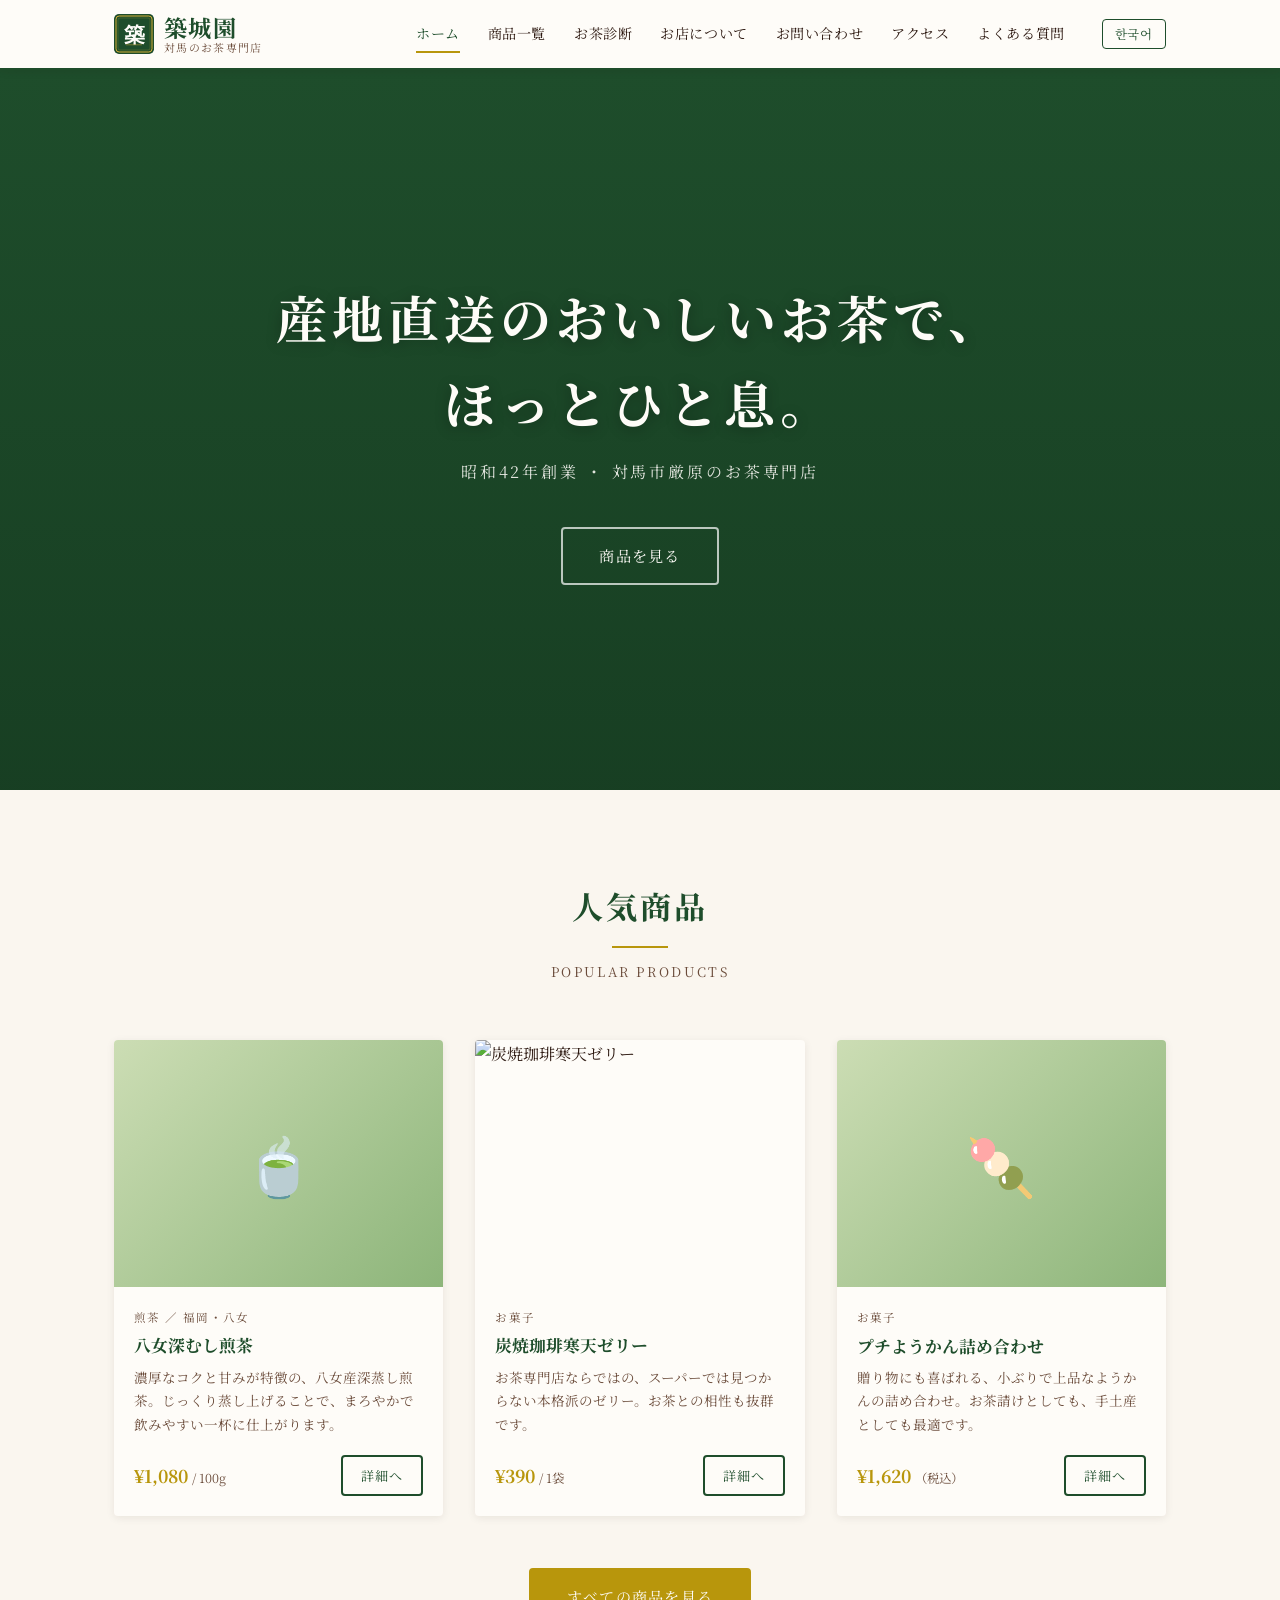
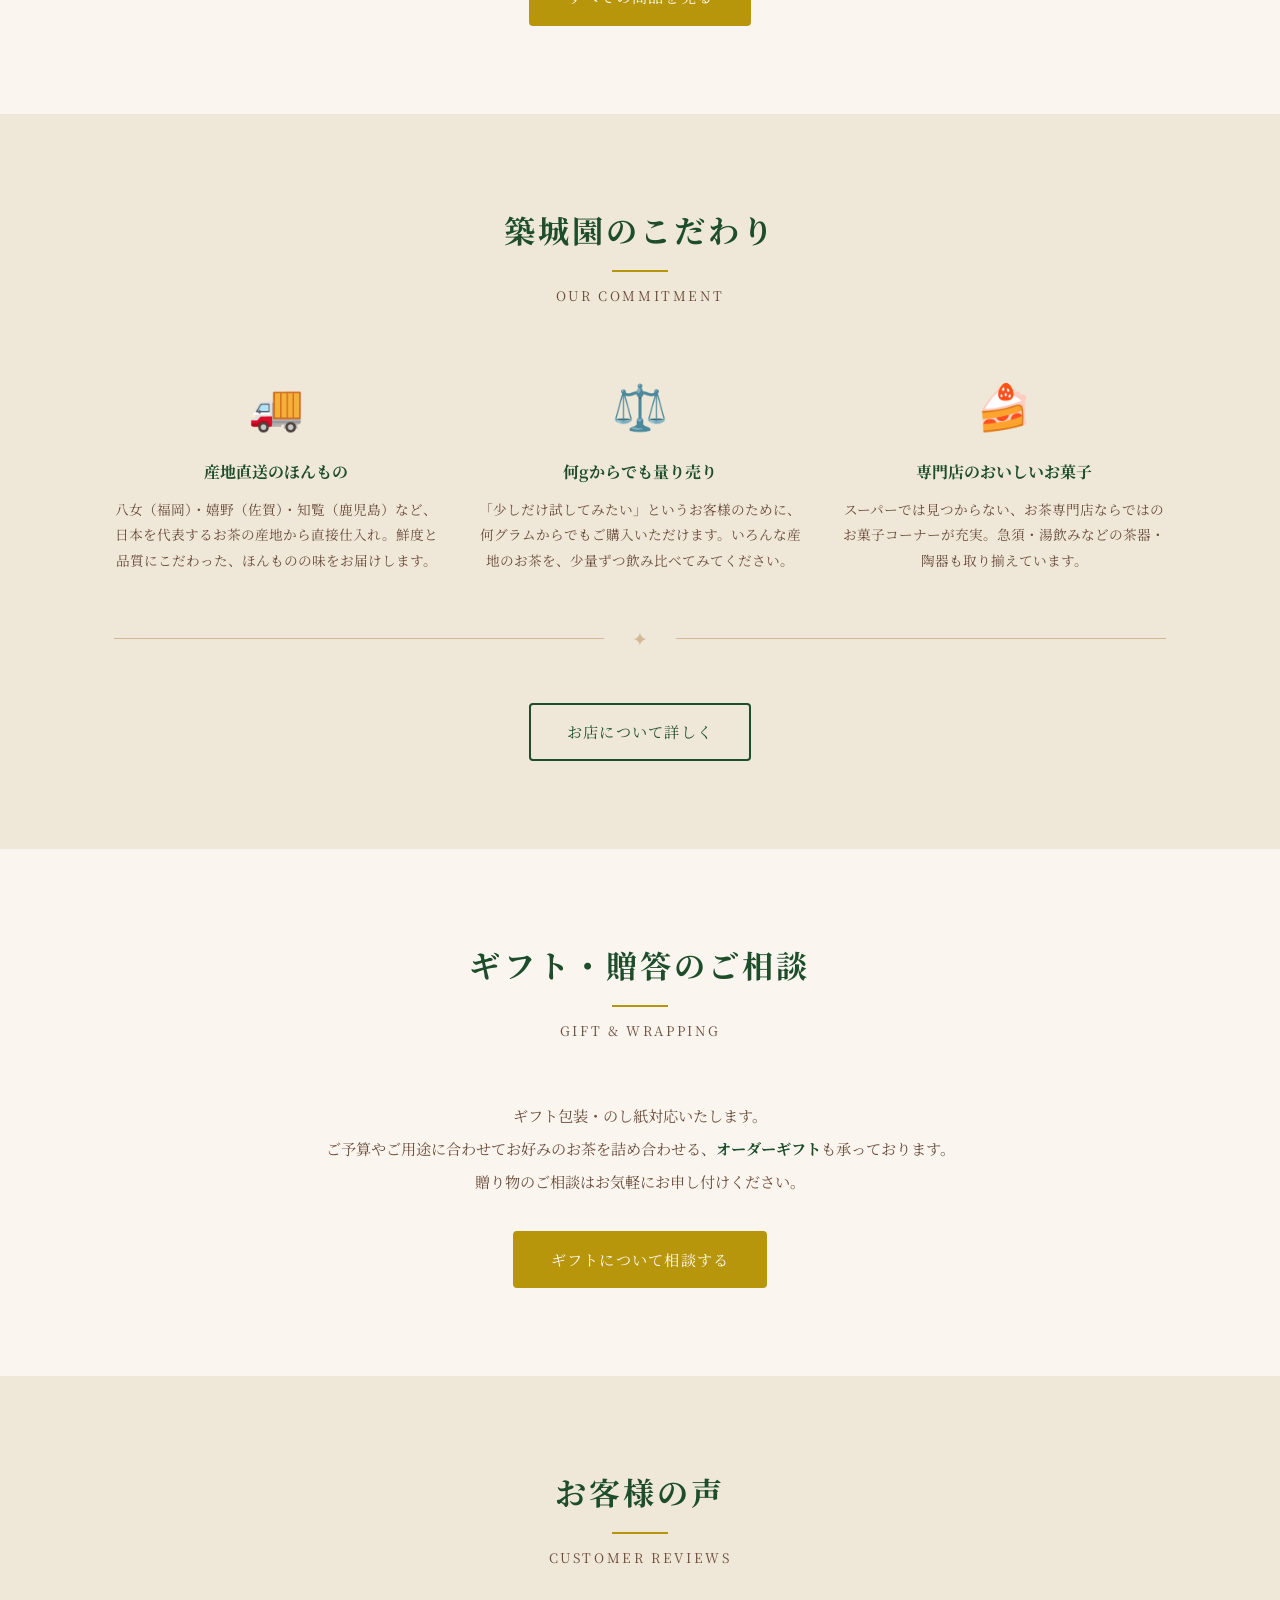
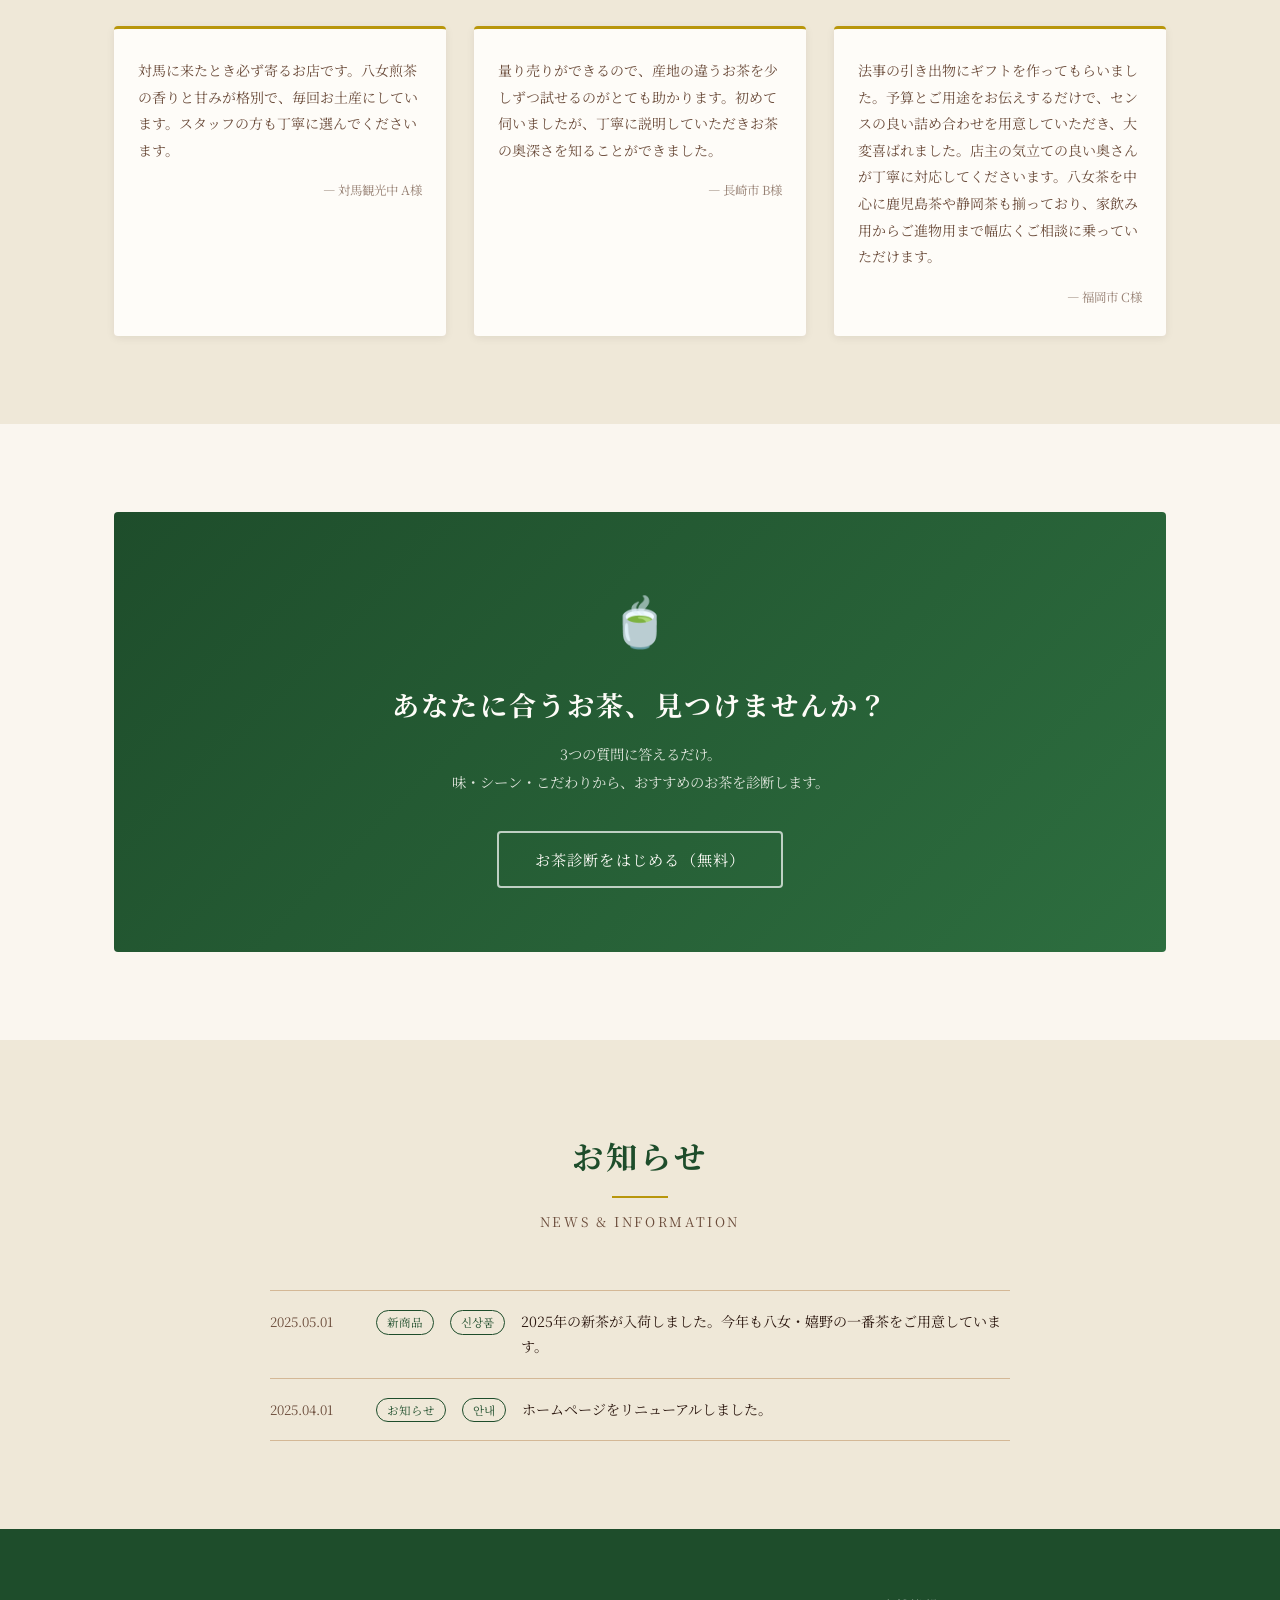
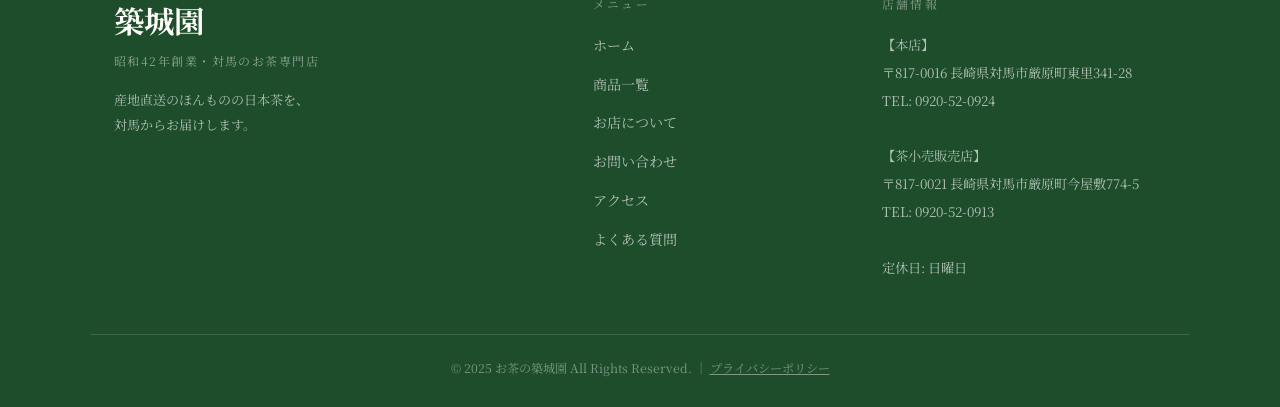
==== commit 9857f302: "実店舗の商品・茶器・お菓子の画像を各ページに配置 about.html: - 歴史ブロック → 招き猫の置物 - こだわりブロック → 桜柄急須 - お菓子・茶器ブロック → 茶道具  index.h" ====
--- a/index.html
+++ b/index.html
@@ -13,6 +13,8 @@
   <meta property="og:image" content="https://aokiyuwadayo.github.io/otyanotsuikien/images/ogp.jpg">
   <meta property="og:locale" content="ja_JP">
   <meta name="twitter:card" content="summary_large_image">
+  <!-- Google Search Console: 取得した確認コードで YOUR_VERIFICATION_CODE を置き換えてください -->
+  <meta name="google-site-verification" content="YOUR_VERIFICATION_CODE">
   <title>お茶の築城園 | 対馬・厳原のお茶専門店</title>
   <link rel="preconnect" href="https://fonts.googleapis.com">
   <link rel="preconnect" href="https://fonts.gstatic.com" crossorigin>
@@ -42,6 +44,14 @@
     "hasMap": "https://aokiyuwadayo.github.io/otyanotsuikien/access.html"
   }
   </script>
+  <!-- Google Analytics: 下記の G-XXXXXXXXXX を取得した Measurement ID に変更してください -->
+  <script async src="https://www.googletagmanager.com/gtag/js?id=G-XXXXXXXXXX"></script>
+  <script>
+    window.dataLayer = window.dataLayer || [];
+    function gtag(){dataLayer.push(arguments);}
+    gtag('js', new Date());
+    gtag('config', 'G-XXXXXXXXXX');
+  </script>
 </head>
 <body>
 
@@ -123,8 +133,7 @@
       </article>
 
       <article class="product-card reveal" data-category="sweets">
-        <div class="product-card-placeholder">☕</div>
-        <!-- 画像: <img src="images/coffee-jelly.jpg" alt="炭焼珈琲寒天ゼリー" class="product-card-thumb"> -->
+        <img src="images/炭焼珈琲寒天.jpg" alt="炭焼珈琲寒天ゼリー" class="product-card-thumb">
         <div class="product-card-body">
           <p class="product-card-cat"><span class="lang-ja">お菓子</span><span class="lang-ko">과자</span></p>
           <h3 class="product-card-name">
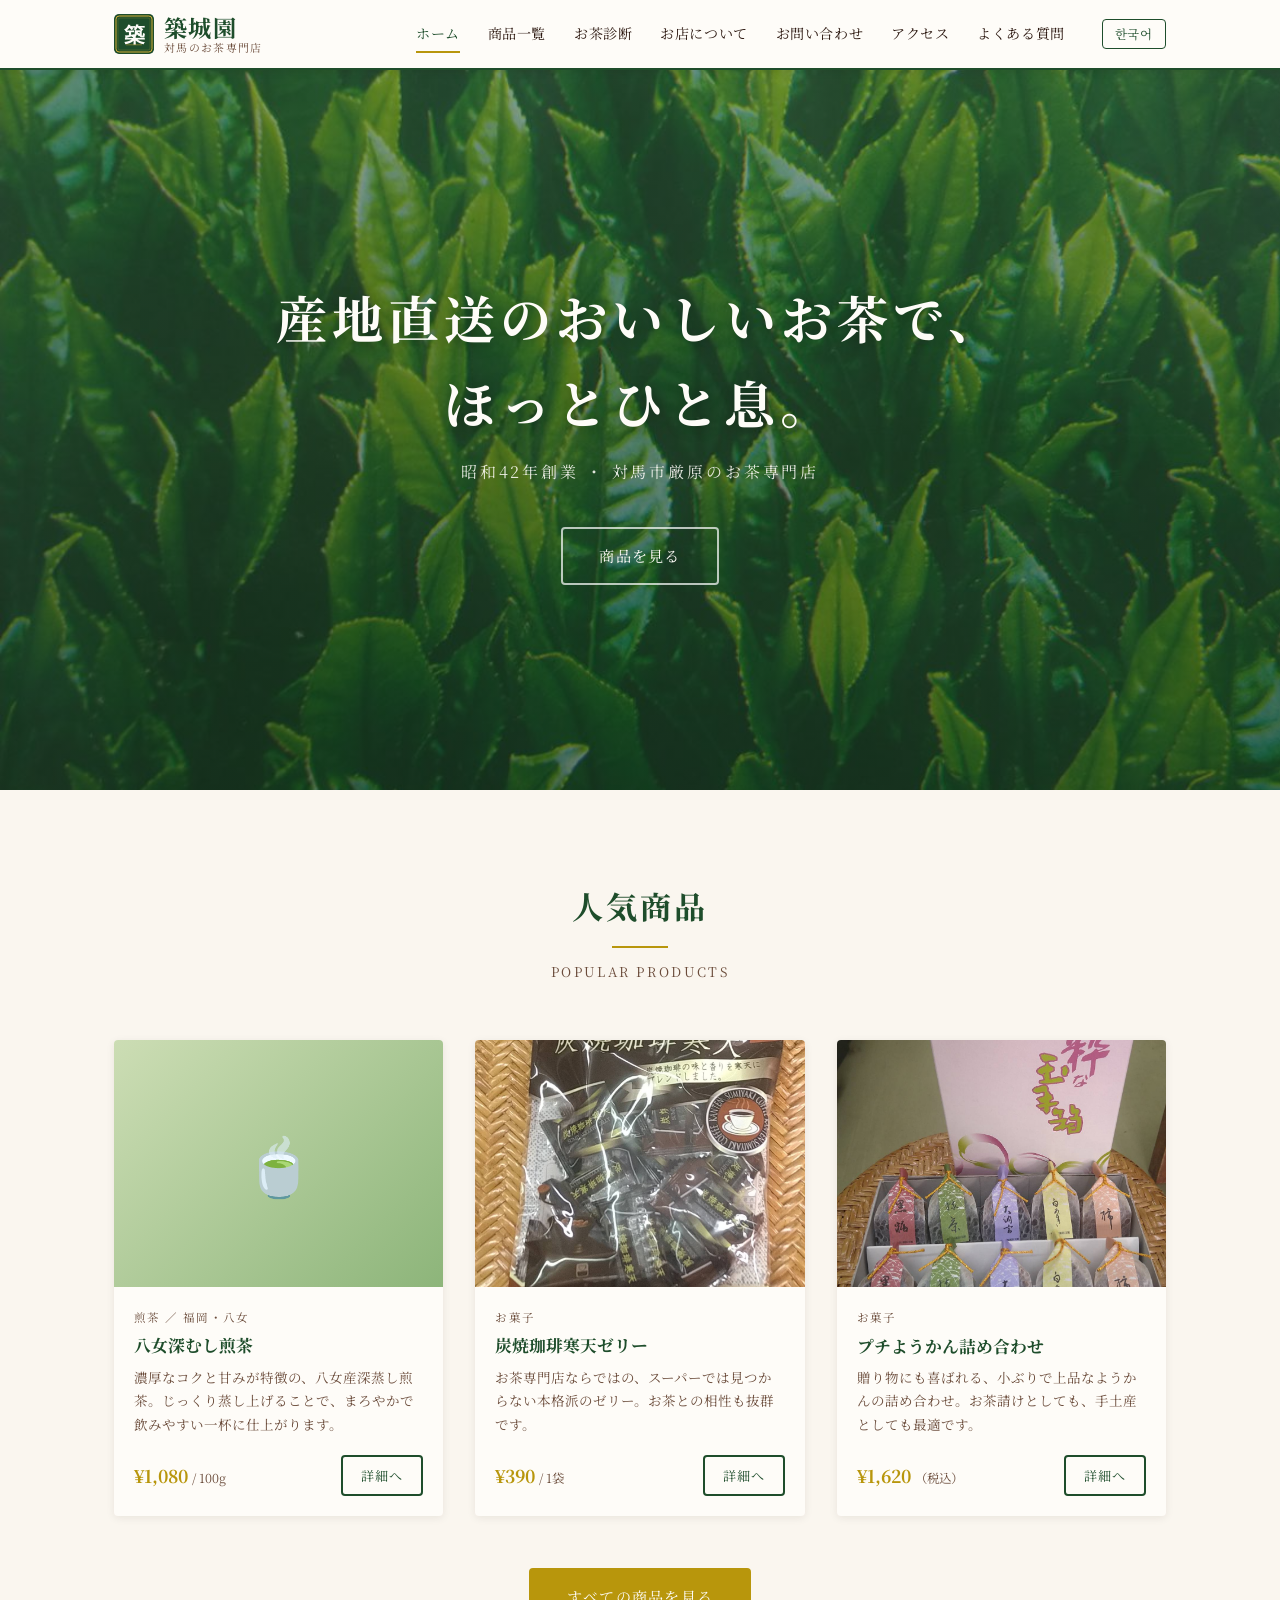
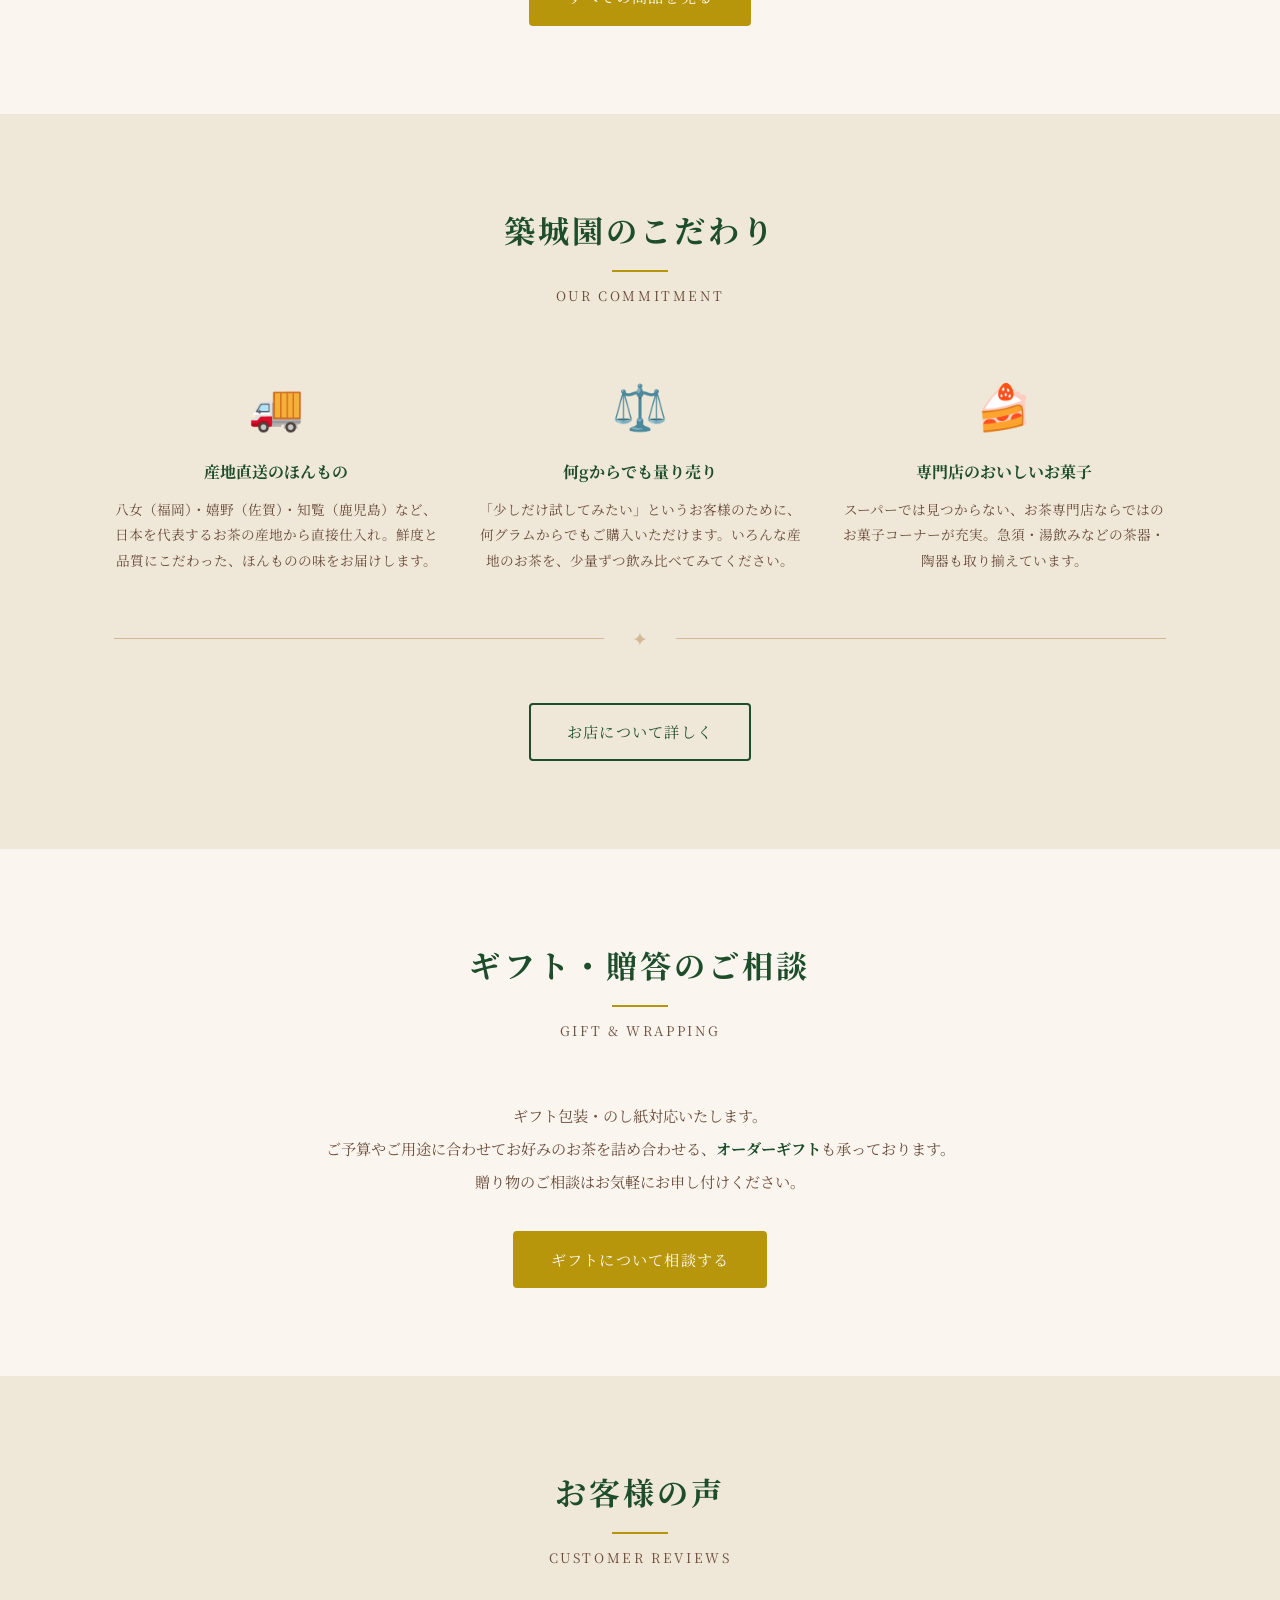
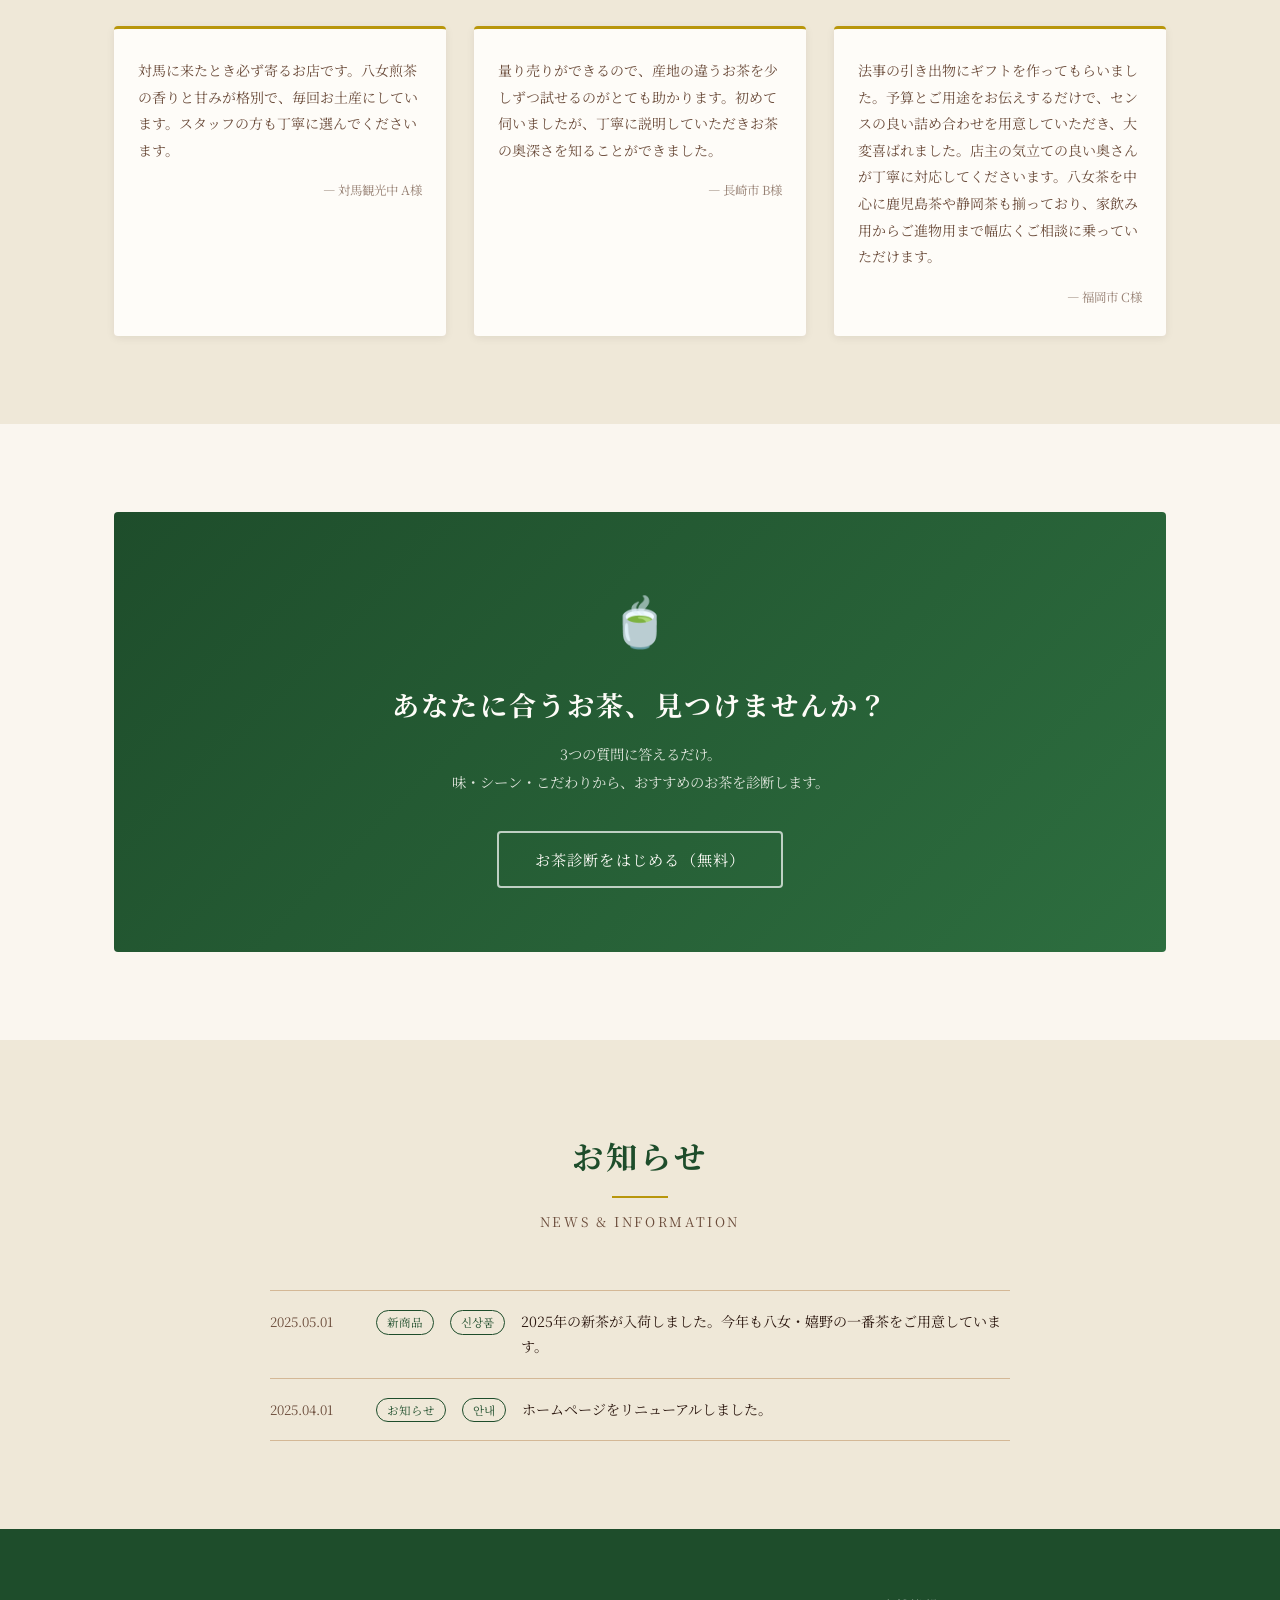
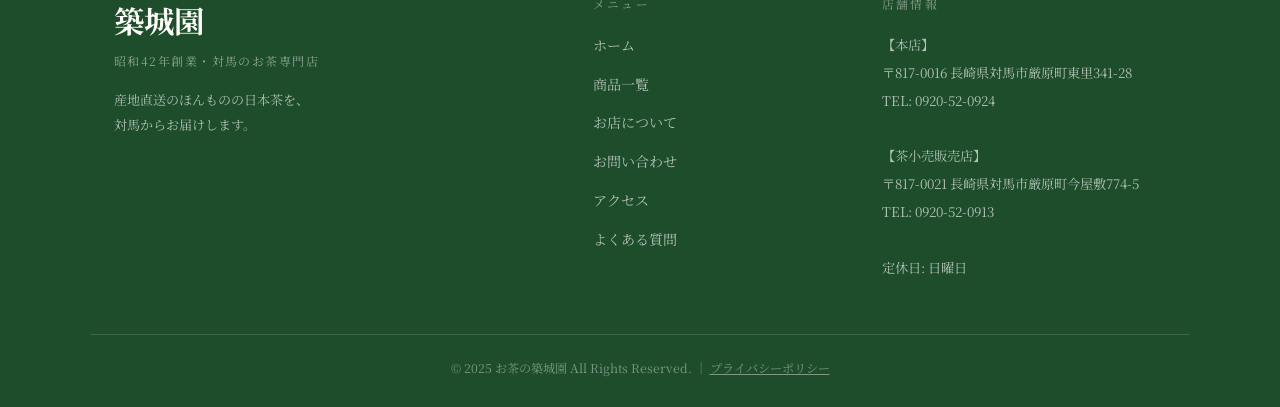
==== commit 67ae10cb: "粋な玉手箱をプチようかん詰め合わせに統合 重複していた粋な玉手箱カードを削除し、 プチようかん詰め合わせカードに画像を紐付け。 index.html・products.html 両方を修正。  Co-" ====
--- a/index.html
+++ b/index.html
@@ -152,8 +152,7 @@
       </article>
 
       <article class="product-card reveal" data-category="sweets">
-        <div class="product-card-placeholder">🍡</div>
-        <!-- 画像: <img src="images/yokan.jpg" alt="プチようかん詰め合わせ" class="product-card-thumb"> -->
+        <img src="images/茶菓子（粋な玉手箱）.jpg" alt="プチようかん詰め合わせ 粋な玉手箱" class="product-card-thumb">
         <div class="product-card-body">
           <p class="product-card-cat"><span class="lang-ja">お菓子</span><span class="lang-ko">과자</span></p>
           <h3 class="product-card-name">
